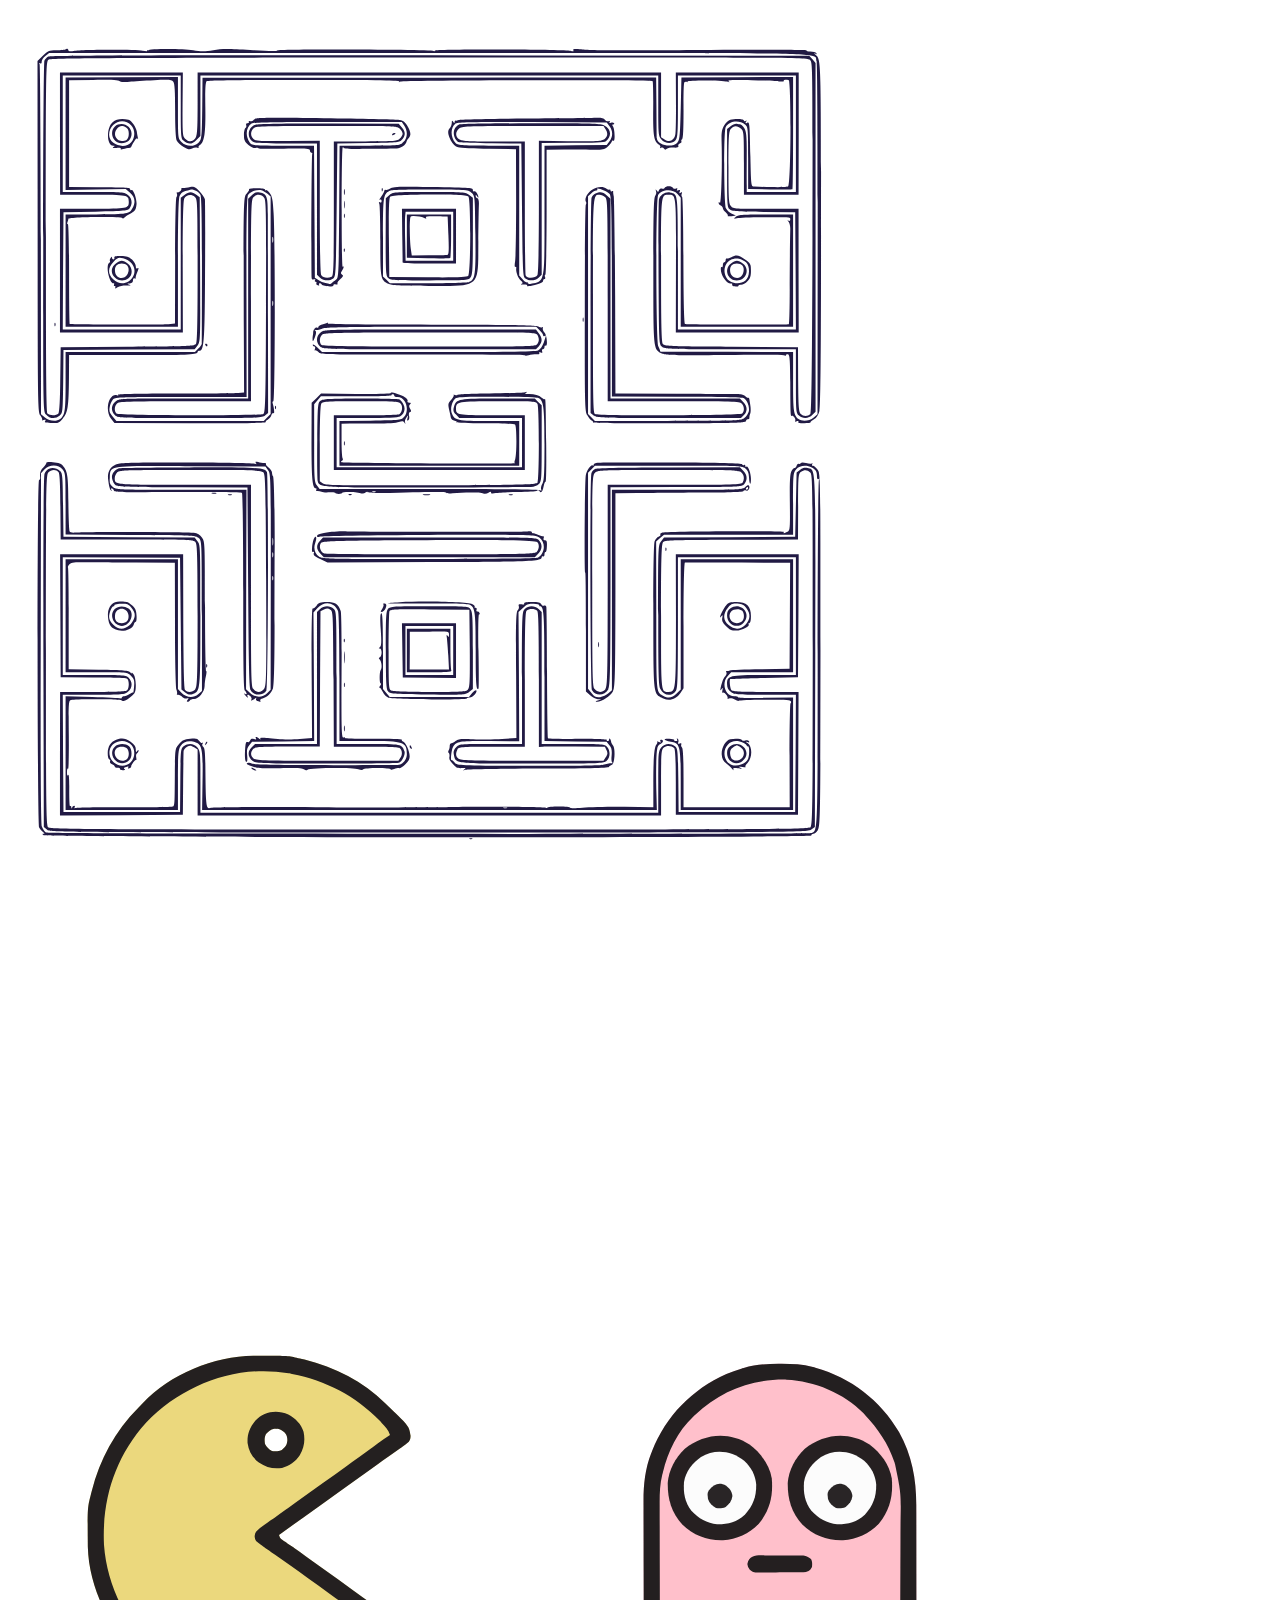
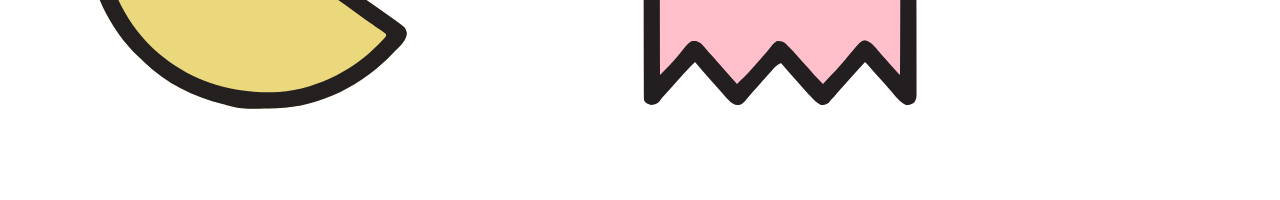
==== laby.html @ b2a2b307 "Test SVG Structure d game Labyrinthe && Pac Man && Fantomes" ====
<!DOCTYPE html>
<html lang="en">

<head>
  <meta charset="UTF-8">
  <meta name="viewport" content="width=device-width, initial-scale=1.0">
  <title>Document</title>

</head>

<body>

  <svg xmlns="http://www.w3.org/2000/svg" version="1.0" width="100%" height="100%" viewBox="0 0 900 900"
    preserveAspectRatio="xMidYMid meet">
    <g xmlns:default="http://www.w3.org/2000/svg" transform="translate(0.000000,600.000000) scale(0.100000,-0.100000)"
      fill="#000000" stroke="none">
      <path fill="#211A44"
        d="M409 5705 c-3 -2 -32 -5 -65 -6 -54 -2 -62 -5 -96 -39 l-38 -37 1 -1249 c1 -1201 2 -1250 20 -1275 10 -14 15 -29 12 -33 -4 -4 1 -4 11 0 14 5 17 4 12 -4 -8 -13 -8 -14 51 -17 38 -2 47 1 72 31 37 42 43 81 45 290 l1 163 430 0 c413 -1 485 3 485 22 0 5 6 9 14 9 32 0 37 64 39 561 2 272 1 504 -1 517 -3 13 -20 39 -39 58 -30 31 -39 35 -66 30 -18 -4 -40 -7 -51 -7 -10 0 -16 -3 -13 -6 9 -8 -17 -32 -27 -25 -5 3 -7 -2 -3 -10 3 -9 1 -20 -4 -25 -5 -5 -9 -205 -9 -454 l-1 -446 -47 -5 c-34 -3 -659 -2 -702 2 -3 0 -5 162 -5 359 0 216 -4 357 -9 353 -5 -3 -6 2 -3 12 4 10 7 22 7 26 0 13 379 18 384 5 3 -6 8 -6 13 1 4 6 22 19 40 28 38 19 43 26 48 67 4 35 -22 112 -36 103 -5 -3 -9 -1 -9 4 0 13 -14 14 -235 15 l-200 2 0 380 0 380 170 3 c115 2 176 -1 191 -9 14 -7 40 -9 70 -4 27 3 105 9 174 11 110 5 126 3 137 -12 10 -13 13 -69 13 -205 0 -116 4 -197 11 -212 6 -14 28 -34 50 -46 31 -18 42 -20 60 -11 11 6 28 9 37 5 9 -3 13 -3 9 1 -4 4 2 13 12 20 30 22 39 89 36 271 -2 122 1 175 9 182 7 6 274 10 700 9 449 0 684 -4 675 -10 -10 -7 -8 -8 6 -2 27 10 1789 14 1795 3 3 -4 5 -93 4 -196 -2 -194 5 -234 43 -256 7 -5 10 -13 7 -19 -5 -7 -2 -8 6 -3 7 4 16 2 20 -6 6 -9 12 -10 22 -2 7 6 29 10 49 9 26 -1 35 2 32 11 -3 7 2 16 11 19 9 3 14 10 11 14 -3 5 -1 12 5 15 7 4 10 75 10 201 -1 106 1 198 5 204 3 6 11 7 17 4 6 -4 9 -3 6 2 -7 11 246 11 282 0 19 -6 21 -5 10 3 -11 8 36 10 165 7 99 -3 180 -5 180 -6 0 -2 12 -3 27 -4 15 -1 24 2 22 6 -3 4 4 8 15 8 12 0 22 -3 22 -7 17 -104 12 -738 -6 -753 -9 -8 -95 -8 -242 -1 -22 1 -22 3 -27 214 -5 242 -5 247 -25 239 -10 -4 -12 -1 -6 8 5 9 4 11 -3 6 -7 -4 -12 -2 -12 3 0 12 -61 15 -97 5 -13 -4 -32 -22 -44 -40 -17 -29 -20 -48 -18 -122 5 -175 -3 -446 -12 -431 -6 10 -9 11 -9 1 0 -7 7 -15 15 -18 8 -4 15 -12 15 -19 0 -6 9 -20 20 -30 11 -10 18 -21 15 -25 -2 -3 10 -4 27 -2 l31 5 -29 12 c-16 7 -35 24 -42 39 -15 34 -17 548 -2 577 25 45 97 54 140 17 19 -17 20 -30 20 -237 l0 -220 156 -3 c86 -2 158 -1 160 1 2 2 4 183 4 402 l0 398 -397 -2 -398 -2 -5 -221 c-5 -200 -7 -224 -24 -243 -37 -40 -145 -17 -146 32 -1 7 -2 107 -3 222 l-2 210 -1615 -1 -1615 -1 -2 -218 c-3 -209 -4 -220 -25 -242 -31 -33 -91 -32 -123 3 -25 27 -25 27 -25 245 l0 217 -400 -1 -400 -2 0 -400 0 -400 214 3 214 3 31 -27 c34 -28 41 -67 19 -107 -23 -45 -33 -46 -260 -47 l-218 0 0 -400 0 -400 400 0 400 0 0 449 c0 300 4 458 11 480 8 21 19 33 37 37 15 3 33 7 40 10 20 6 60 -14 72 -36 8 -15 11 -170 11 -533 0 -282 -1 -518 -1 -525 0 -7 -11 -24 -25 -37 l-24 -25 -461 0 -460 0 0 -211 c0 -213 -4 -239 -39 -266 -27 -21 -77 -15 -108 11 l-28 24 -1 1240 c-1 681 -5 1245 -9 1252 -5 9 -4 11 3 6 8 -5 12 0 12 13 0 11 12 29 26 40 l27 21 2706 0 c2964 0 2738 5 2758 -57 6 -17 9 -540 8 -1272 l-1 -1243 -27 -24 c-31 -26 -82 -31 -108 -11 -35 27 -39 53 -39 266 l0 211 -462 2 c-255 0 -468 1 -475 1 -7 0 -11 2 -10 6 0 3 -5 17 -12 31 -18 32 -20 1045 -2 1078 23 43 104 47 138 8 l23 -27 0 -460 0 -459 400 0 400 0 0 400 0 400 -196 0 c-169 0 -198 -2 -212 -17 -16 -15 -15 -16 8 -10 14 3 95 7 180 7 211 1 200 2 200 -16 0 -9 -5 -12 -12 -8 -10 6 -10 4 0 -8 7 -9 12 -31 12 -49 -3 -135 -3 -214 -4 -431 0 -137 -3 -248 -6 -249 -23 -5 -731 -4 -739 1 -7 4 -11 157 -12 453 0 249 -4 449 -9 452 -5 3 -6 13 -3 22 5 12 3 14 -7 8 -10 -6 -12 -4 -7 8 4 12 2 14 -10 10 -11 -4 -14 -2 -9 5 4 8 2 10 -7 6 -8 -3 -18 -1 -22 5 -3 6 -17 11 -30 11 -13 0 -27 -5 -30 -11 -4 -6 -13 -8 -20 -5 -7 2 -16 -3 -20 -12 -5 -14 -7 -14 -16 -2 -9 12 -10 11 -5 -4 4 -10 1 -25 -6 -34 -10 -12 -13 -129 -13 -529 0 -567 0 -563 62 -593 27 -13 91 -14 452 -10 276 3 422 2 425 -5 3 -5 5 -5 5 2 1 7 7 10 15 7 12 -5 15 -42 16 -197 1 -228 2 -247 11 -241 11 6 31 -24 24 -35 -4 -7 1 -8 11 -4 11 4 15 2 11 -4 -4 -6 12 -10 43 -9 27 0 47 3 44 5 -2 2 9 12 25 22 19 12 31 30 39 61 8 30 11 409 11 1256 1 1255 1 1245 -39 1280 -11 10 -11 11 -1 6 9 -5 12 -3 7 4 -4 7 -24 12 -44 12 -20 0 -32 4 -25 8 6 4 -302 5 -685 3 -813 -4 -837 -4 -921 5 -49 4 -62 3 -56 -7 6 -9 1 -10 -21 -4 -39 12 -964 14 -964 3 0 -5 -4 -7 -9 -4 -16 11 -1110 14 -1113 4 -2 -6 -75 -4 -194 3 -157 11 -204 10 -262 -1 -56 -10 -86 -11 -144 -1 -82 12 -329 11 -321 -3 3 -4 -14 -5 -38 0 -50 9 -434 8 -491 -2 -25 -4 -38 -2 -38 5 0 11 -13 15 -21 6z" />
      <path fill="#211A44"
        d="M287 5654 c-11 -7 -24 -20 -28 -30 -4 -11 -8 -575 -8 -1255 -1 -1236 -1 -1236 20 -1263 24 -31 66 -35 98 -8 20 16 21 27 24 242 l2 225 467 3 467 2 21 27 c20 26 20 32 18 541 l-3 514 -24 19 c-30 24 -52 24 -85 -2 l-26 -20 0 -470 0 -469 -420 0 -420 0 2 418 3 417 228 5 c212 5 230 6 243 24 23 32 17 72 -12 95 -25 20 -39 21 -245 21 l-219 0 0 415 0 415 420 0 420 0 0 -223 c0 -201 2 -225 17 -239 36 -32 61 -31 93 1 l30 29 0 216 0 216 1630 0 1630 0 0 -214 c0 -201 1 -215 21 -240 25 -32 77 -36 102 -8 15 16 17 48 17 240 l0 222 420 0 420 0 0 -415 0 -415 -175 0 -175 0 0 48 c-1 26 0 120 0 209 1 129 -2 169 -15 193 -8 16 -21 30 -28 31 -6 0 -20 2 -29 4 -10 2 -29 -6 -43 -17 l-25 -19 0 -278 c0 -255 1 -279 18 -294 15 -14 51 -17 243 -19 l224 -3 3 -417 2 -418 -420 0 -420 0 0 469 c0 511 2 493 -56 507 -30 8 -72 -18 -79 -49 -3 -12 -4 -248 -3 -523 3 -477 4 -503 22 -523 19 -21 24 -21 488 -21 l468 0 0 -225 c0 -212 1 -226 20 -245 27 -27 71 -26 98 3 l22 23 0 1242 0 1241 -22 26 -23 25 -2698 3 c-2007 1 -2704 -1 -2720 -9z m5424 -25 c19 -19 19 -44 17 -1264 -2 -869 -6 -1247 -14 -1255 -19 -19 -52 -19 -69 0 -15 17 -17 48 -19 247 l-1 228 -475 3 c-432 2 -476 4 -487 19 -10 13 -13 134 -13 524 0 551 -1 539 54 539 54 0 54 4 52 -508 l-1 -472 437 0 438 0 -1 440 0 440 -234 0 c-230 0 -234 0 -249 22 -14 19 -16 62 -16 273 0 211 2 254 16 273 19 27 48 28 74 2 19 -19 20 -33 20 -245 l0 -225 195 0 194 0 1 435 0 435 -437 0 -438 0 1 -202 c1 -112 -1 -218 -4 -236 -6 -45 -41 -62 -77 -38 l-25 16 0 230 0 230 -1650 0 -1650 0 0 -223 c0 -185 -3 -226 -16 -245 -19 -27 -48 -28 -73 -3 -18 18 -19 35 -18 245 l2 226 -438 0 -437 0 0 -435 1 -435 232 0 c249 0 257 -2 257 -50 0 -48 -8 -50 -257 -50 l-233 0 0 -440 0 -440 438 0 437 0 -1 466 c0 315 3 472 11 487 14 28 51 34 76 11 18 -16 19 -37 19 -524 0 -389 -3 -510 -12 -523 -12 -15 -56 -17 -488 -19 l-475 -3 -3 -229 c-1 -149 -6 -234 -13 -243 -14 -16 -61 -17 -77 -1 -9 9 -12 303 -12 1259 0 1228 0 1248 20 1262 16 11 447 13 2710 14 2650 2 2692 1 2711 -18z" />
      <path fill="#211A44" d="M331 3744 c0 -11 3 -14 6 -6 3 7 2 16 -1 19 -3 4 -6 -2 -5 -13z" />
      <path fill="#211A44"
        d="M1750 5205 c-7 -9 -19 -14 -27 -11 -8 3 -11 1 -8 -4 3 -6 -1 -10 -9 -10 -9 0 -13 -6 -10 -14 3 -8 1 -17 -5 -21 -6 -3 -11 -26 -11 -50 0 -36 5 -47 32 -70 18 -15 39 -24 50 -22 10 3 18 2 18 -1 0 -4 83 -6 185 -4 162 3 185 1 185 -12 0 -9 5 -16 11 -16 5 0 8 -4 5 -9 -5 -7 -8 -808 -4 -883 1 -10 7 -14 16 -10 10 3 13 1 8 -6 -4 -7 -2 -12 4 -12 6 0 9 -4 6 -9 -3 -5 1 -12 10 -15 8 -3 12 -2 9 4 -3 6 -2 10 4 10 5 0 12 -4 15 -9 8 -13 85 -19 83 -6 -1 5 6 9 17 7 10 -2 15 1 12 6 -3 5 6 19 21 32 20 18 23 24 12 31 -11 7 -12 12 -1 29 14 22 16 33 5 27 -10 -6 -9 841 0 850 4 3 7 2 7 -4 0 -6 61 -9 175 -6 96 1 188 3 203 3 30 0 65 25 70 49 1 7 9 19 16 26 18 18 14 45 -12 88 -19 30 -30 37 -65 41 -23 3 -261 8 -528 11 -433 5 -488 4 -499 -10z m1072 -43 c26 -39 23 -88 -7 -117 -24 -25 -24 -25 -239 -25 l-215 0 -3 -471 c-3 -458 -4 -471 -23 -484 -11 -8 -25 -19 -31 -24 -7 -5 -14 -8 -16 -6 -2 2 -15 5 -28 7 -14 2 -36 11 -50 21 l-25 17 -3 469 -3 470 -221 1 c-216 1 -222 1 -237 23 -34 47 -26 111 16 136 12 7 201 11 543 10 l524 0 18 -27z" />
      <path fill="#211A44"
        d="M1762 5169 c-62 -18 -64 -110 -3 -126 14 -4 119 -7 233 -7 l208 -1 0 -467 0 -467 22 -21 c25 -23 66 -26 94 -6 18 14 19 34 24 488 l5 473 220 3 c192 2 222 5 236 20 30 31 32 58 5 89 l-24 28 -494 2 c-292 1 -506 -2 -526 -8z m1028 -29 c11 -11 20 -27 20 -35 0 -8 -9 -24 -20 -35 -19 -19 -33 -20 -245 -20 l-225 0 0 -479 c0 -427 -2 -480 -16 -485 -31 -12 -63 -6 -74 13 -6 13 -10 184 -10 488 l0 468 -227 -2 c-198 -2 -229 0 -245 14 -22 20 -23 51 -1 75 15 17 45 18 520 18 490 0 504 -1 523 -20z" />
      <path fill="#211A44" d="M2735 5100 c-3 -6 1 -7 9 -4 18 7 21 14 7 14 -6 0 -13 -4 -16 -10z" />
      <path fill="#211A44"
        d="M3685 5213 c-253 -2 -467 -6 -475 -10 -8 -3 -18 -5 -22 -5 -5 1 -8 -4 -8 -11 0 -8 -4 -7 -10 3 -8 12 -10 11 -10 -7 0 -12 -6 -28 -12 -35 -20 -20 -18 -46 5 -91 15 -28 31 -43 52 -49 17 -5 116 -10 221 -11 l191 -2 1 -375 c0 -206 -3 -396 -7 -422 -5 -28 -4 -45 1 -42 5 3 8 0 7 -7 -5 -25 12 -72 32 -90 15 -13 16 -19 7 -23 -9 -4 -9 -5 2 -5 29 2 41 -1 36 -9 -3 -5 22 -2 55 6 36 9 59 20 59 28 0 8 4 14 10 14 5 0 7 7 4 15 -4 8 -2 15 2 15 5 0 9 200 9 445 l0 445 125 2 c69 1 161 1 205 -1 74 -2 82 0 108 24 15 14 27 30 27 36 0 6 5 7 11 3 13 -8 10 85 -4 104 -6 8 -6 12 2 12 7 0 10 4 6 10 -3 5 -13 6 -22 3 -11 -4 -14 -3 -9 5 4 7 2 10 -7 6 -8 -3 -20 2 -27 11 -8 10 -27 14 -59 13 -25 -2 -253 -4 -506 -5z m598 -55 c25 -33 25 -73 0 -106 l-20 -27 -222 -3 -221 -2 0 -451 c0 -542 6 -512 -102 -534 -10 -2 -18 2 -18 8 0 6 -3 7 -6 4 -4 -4 -18 6 -30 21 l-24 27 0 463 0 462 -218 0 c-197 0 -221 2 -235 18 -38 42 -38 111 0 140 13 9 133 12 546 10 l530 -3 20 -27z" />
      <path fill="#211A44"
        d="M3212 5170 c-12 -5 -27 -21 -33 -34 -15 -33 5 -84 36 -92 12 -3 116 -6 231 -7 l209 -2 5 -473 c5 -454 6 -474 24 -488 28 -20 69 -17 94 6 l22 21 0 469 0 469 222 1 c149 0 226 4 235 12 44 36 38 89 -12 112 -29 14 -97 16 -522 15 -268 0 -498 -4 -511 -9z m1044 -35 c24 -36 6 -72 -38 -80 -18 -3 -124 -5 -236 -3 l-202 3 0 -468 c0 -304 -4 -475 -10 -488 -13 -24 -75 -27 -84 -3 -3 9 -6 227 -6 485 l0 469 -223 0 c-185 0 -226 3 -245 16 -27 19 -28 48 -2 74 19 19 33 20 525 20 l505 0 16 -25z" />
      <path fill="#211A44"
        d="M745 5187 c-46 -39 -43 -167 4 -167 13 0 14 -2 1 -9 -9 -7 -3 -9 23 -7 21 2 34 -1 30 -6 -3 -6 4 -7 18 -2 13 4 32 8 41 8 9 0 16 3 15 6 0 3 8 20 20 38 14 23 23 29 27 20 3 -7 4 -2 0 12 -3 14 -6 32 -7 40 -5 32 -37 78 -59 84 -46 12 -87 6 -113 -17z m133 -23 c28 -32 29 -83 1 -118 -45 -57 -160 -20 -159 51 1 88 101 130 158 67z" />
      <path fill="#211A44"
        d="M783 5170 c-68 -27 -48 -133 25 -133 42 0 72 28 72 68 0 49 -51 83 -97 65z m58 -20 c13 -7 19 -21 19 -44 0 -42 -20 -60 -59 -51 -38 8 -52 56 -25 86 19 21 36 24 65 9z" />
      <path fill="#211A44"
        d="M2722 4714 c-12 -8 -27 -12 -32 -9 -6 3 -10 1 -10 -5 0 -7 -10 -26 -22 -43 -12 -17 -17 -27 -10 -23 7 4 12 1 12 -9 0 -10 -5 -13 -12 -9 -8 5 -9 2 -4 -11 4 -10 7 -129 7 -264 0 -267 1 -276 57 -305 23 -12 80 -15 288 -15 371 -1 351 -18 353 314 1 127 3 247 4 267 1 23 -3 40 -10 43 -7 2 -13 10 -13 17 0 9 3 8 10 -2 13 -20 13 -4 -1 21 -5 11 -14 17 -20 14 -5 -4 -9 0 -9 7 0 18 1 18 -305 23 -224 4 -264 3 -283 -11z m580 -32 c23 -22 23 -27 26 -294 3 -292 -1 -322 -45 -339 -13 -5 -146 -9 -294 -9 l-270 0 -24 25 -25 24 0 278 c0 299 2 312 54 333 11 5 141 8 288 7 264 -2 268 -2 290 -25z" />
      <path fill="#211A44"
        d="M2716 4668 l-26 -23 -1 -274 c0 -244 2 -275 17 -292 16 -18 35 -19 295 -19 276 0 278 0 293 22 14 19 16 64 16 294 l0 273 -26 20 c-25 20 -39 21 -285 21 -253 0 -258 0 -283 -22z m562 -10 c19 -19 17 -551 -2 -567 -9 -8 -94 -11 -287 -9 l-274 3 -3 279 c-2 197 1 283 9 292 16 19 538 21 557 2z" />
      <path fill="#211A44"
        d="M2807 4383 c2 -104 3 -191 3 -195 0 -5 86 -8 190 -8 l190 0 0 195 0 195 -192 0 -193 0 2 -187z m363 -8 l0 -175 -169 0 -170 0 -3 143 c-2 78 -2 157 0 175 l3 32 170 0 169 0 0 -175z" />
      <path fill="#211A44"
        d="M2840 4376 l0 -155 151 -3 c83 -2 154 -1 158 2 3 3 6 74 6 158 l0 152 -157 0 -158 0 0 -154z m124 129 c14 -6 17 -5 12 3 -5 8 15 11 74 9 44 -1 80 -2 80 -2 1 0 3 -61 6 -136 4 -108 3 -136 -8 -137 -7 -1 -67 -2 -133 -3 l-120 -2 -7 49 c-9 69 -10 219 -1 228 9 9 69 3 97 -9z" />
      <path fill="#211A44"
        d="M4156 4704 c-32 -22 -53 -65 -41 -84 4 -6 3 -15 -1 -21 -4 -7 -7 -338 -7 -738 -1 -671 1 -728 17 -759 9 -18 24 -36 31 -39 8 -3 13 -9 10 -14 -3 -4 241 -7 542 -6 479 2 548 4 548 17 1 8 7 14 13 12 7 -1 12 3 11 10 -1 7 1 21 6 31 4 9 4 34 1 55 -3 20 -7 42 -8 49 -1 7 -5 10 -9 8 -3 -3 -12 2 -19 10 -7 8 -22 15 -34 15 -11 1 -217 2 -456 3 l-435 2 -2 690 c-2 380 -6 701 -10 715 -3 14 -5 29 -4 33 1 5 -3 6 -9 2 -5 -3 -10 -1 -10 6 0 7 -3 9 -7 6 -3 -4 -13 -1 -21 6 -24 19 -69 16 -106 -9z m128 -29 c13 -17 15 -117 16 -731 l0 -710 457 -2 c251 -1 465 -4 475 -8 27 -8 50 -60 43 -95 -4 -16 -18 -38 -32 -49 -25 -19 -40 -20 -545 -20 l-519 0 -24 25 -25 24 0 775 0 775 22 21 c12 11 28 20 35 20 8 0 12 4 9 9 -11 18 74 -15 88 -34z" />
      <path fill="#211A44"
        d="M4183 4680 c-12 -5 -24 -19 -28 -31 -4 -12 -7 -362 -7 -777 l0 -756 22 -18 c21 -17 55 -18 536 -18 l513 0 21 22 c27 29 25 64 -5 93 l-24 25 -461 0 -460 0 0 710 0 711 -26 24 c-28 26 -45 29 -81 15z m69 -27 c17 -15 18 -51 18 -735 l0 -718 469 0 c414 0 471 -2 485 -16 19 -18 21 -55 4 -72 -15 -15 -1024 -17 -1048 -2 -13 8 -15 104 -15 768 0 811 -1 792 48 792 11 0 29 -7 39 -17z" />
      <path fill="#211A44"
        d="M1716 4708 c3 -4 -4 -16 -16 -28 -23 -23 -23 -37 -21 -971 l2 -446 -43 -4 c-24 -2 -228 -4 -455 -4 -226 0 -406 -4 -400 -8 8 -6 4 -7 -8 -4 -58 12 -88 -109 -41 -168 l24 -30 541 -2 c320 -1 539 2 536 7 -3 5 3 14 14 19 11 6 23 20 26 31 4 11 11 18 16 15 8 -5 4 38 -7 73 -2 6 1 12 6 12 12 0 13 1159 1 1341 -5 95 -10 120 -28 142 -11 14 -23 23 -27 20 -3 -3 -6 -2 -6 4 0 5 -26 9 -59 9 -33 0 -57 -4 -55 -8z m132 -31 l22 -20 0 -774 0 -774 -25 -24 -24 -25 -525 0 -524 0 -27 32 c-22 26 -26 39 -21 66 3 19 13 43 22 53 16 18 40 19 485 19 l468 0 -1 708 c-1 523 2 714 11 730 13 24 65 43 96 35 11 -3 30 -15 43 -26z m39 -344 c-3 -10 -5 -2 -5 17 0 19 2 27 5 18 2 -10 2 -26 0 -35z m0 -450 c-3 -10 -5 -4 -5 12 0 17 2 24 5 18 2 -7 2 -21 0 -30z" />
      <path fill="#211A44"
        d="M1736 4667 l-26 -26 0 -711 0 -710 -459 0 c-449 0 -459 0 -485 -21 -33 -26 -35 -70 -4 -99 21 -20 32 -20 534 -20 478 0 513 1 534 18 l22 18 -1 650 c0 357 -1 701 -1 765 0 128 -6 145 -57 155 -26 5 -37 1 -57 -19z m89 -20 c13 -20 14 -119 12 -775 -2 -657 -4 -754 -17 -762 -24 -15 -1033 -13 -1048 2 -17 17 -15 54 4 72 14 14 71 16 485 16 l469 0 0 717 c0 653 1 718 17 735 22 25 59 23 78 -5z" />
      <path fill="#211A44" d="M2392 4690 c0 -19 2 -27 5 -17 2 9 2 25 0 35 -3 9 -5 1 -5 -18z" />
      <path fill="#211A44" d="M2661 4704 c0 -11 3 -14 6 -6 3 7 2 16 -1 19 -3 4 -6 -2 -5 -13z" />
      <path fill="#211A44" d="M2393 4600 c0 -25 2 -35 4 -22 2 12 2 32 0 45 -2 12 -4 2 -4 -23z" />
      <path fill="#211A44" d="M2392 4520 c0 -14 2 -19 5 -12 2 6 2 18 0 25 -3 6 -5 1 -5 -13z" />
      <path fill="#211A44" d="M2391 4274 c0 -11 3 -14 6 -6 3 7 2 16 -1 19 -3 4 -6 -2 -5 -13z" />
      <path fill="#211A44"
        d="M757 4223 c3 -7 0 -13 -6 -13 -6 0 -11 6 -11 13 0 8 -3 7 -9 -3 -6 -8 -8 -17 -5 -21 2 -4 0 -10 -6 -14 -26 -16 1 -145 31 -145 6 0 7 -4 4 -10 -3 -5 -1 -10 5 -10 6 0 8 -5 3 -12 -4 -8 2 -7 17 3 15 9 42 14 65 13 29 -2 35 0 20 6 -19 8 -19 9 3 9 15 1 22 7 22 22 0 11 5 17 10 14 6 -4 10 -3 9 2 -1 4 3 21 9 36 15 35 15 40 2 32 -6 -3 -10 4 -10 16 0 12 -12 33 -27 48 -23 21 -38 26 -79 26 -38 0 -50 -3 -47 -12z m121 -38 c74 -87 -48 -197 -129 -116 -40 40 -39 81 3 125 28 30 35 32 67 25 20 -4 46 -20 59 -34z" />
      <path fill="#211A44"
        d="M766 4179 c-72 -57 16 -157 92 -103 32 22 30 76 -4 103 -15 12 -34 21 -44 21 -10 0 -29 -9 -44 -21z m83 -13 c20 -24 9 -69 -19 -83 -32 -16 -64 3 -68 41 -4 35 14 56 48 56 15 0 33 -6 39 -14z" />
      <path fill="#211A44"
        d="M5150 4226 c-14 -8 -28 -12 -32 -10 -5 3 -8 -2 -8 -10 0 -9 -4 -16 -10 -16 -5 0 -10 -9 -10 -21 0 -11 -4 -18 -9 -14 -6 3 -7 -9 -4 -31 7 -41 47 -91 70 -86 8 2 12 -1 9 -6 -3 -5 5 -12 19 -14 14 -3 25 -1 25 3 0 5 9 9 20 9 12 0 32 11 45 25 20 19 25 34 25 74 0 48 -2 53 -42 81 -46 33 -61 36 -98 16z m105 -37 c30 -29 28 -104 -4 -130 -43 -35 -120 -20 -140 29 -30 72 19 139 94 127 16 -3 39 -15 50 -26z" />
      <path fill="#211A44"
        d="M5146 4179 c-50 -39 -22 -119 43 -119 66 0 96 79 45 119 -15 12 -34 21 -44 21 -10 0 -29 -9 -44 -21z m83 -13 c18 -21 9 -66 -14 -82 -29 -19 -69 2 -73 39 -4 36 13 57 48 57 15 0 33 -6 39 -14z" />
      <path fill="#211A44" d="M4092 3780 c0 -14 2 -19 5 -12 2 6 2 18 0 25 -3 6 -5 1 -5 -13z" />
      <path fill="#211A44"
        d="M2243 3749 c-18 -5 -33 -14 -33 -20 0 -6 -4 -8 -9 -5 -11 7 -28 -14 -28 -34 0 -8 -2 -19 -3 -25 -1 -5 -2 -19 -1 -30 1 -13 7 -6 16 20 11 30 11 41 2 48 -8 6 -8 7 3 4 8 -2 29 2 47 10 26 10 178 13 778 13 l746 0 24 -25 c14 -13 25 -29 25 -35 0 -6 5 -8 10 -5 13 8 13 7 -5 -47 -11 -30 -25 -49 -41 -57 -18 -8 -237 -11 -781 -11 l-757 0 -33 32 c-18 18 -33 27 -33 20 0 -7 5 -12 11 -12 6 0 8 -7 5 -17 -4 -10 -4 -14 0 -10 4 3 15 -2 24 -13 16 -19 34 -19 747 -17 402 1 729 -2 726 -6 -2 -4 8 -4 24 0 15 4 40 7 55 7 16 -1 25 3 21 9 -4 6 0 8 10 4 11 -4 14 -2 10 9 -3 7 0 14 6 14 6 0 11 7 11 16 0 8 3 13 8 10 16 -10 10 72 -7 91 -10 10 -15 25 -13 33 3 8 1 12 -3 7 -5 -4 -18 -1 -29 5 -16 10 -186 13 -763 13 -407 0 -739 3 -736 8 2 4 3 7 1 6 -2 0 -18 -5 -35 -10z" />
      <path fill="#211A44"
        d="M2226 3689 c-33 -26 -35 -70 -4 -99 22 -20 31 -20 779 -20 l758 0 21 22 c26 28 26 58 -1 92 l-20 26 -753 0 c-747 0 -754 0 -780 -21z m1544 -18 c13 -26 13 -43 -3 -65 -12 -16 -61 -17 -766 -16 -533 0 -758 4 -768 11 -18 15 -16 54 3 73 14 14 97 16 769 16 736 0 755 0 765 -19z" />
      <path fill="#211A44" d="M1405 3600 c3 -5 8 -10 11 -10 2 0 4 5 4 10 0 6 -5 10 -11 10 -5 0 -7 -4 -4 -10z" />
      <path fill="#211A44" id="test"
        d="M2726 3259 c3 -6 -98 -8 -246 -7 l-251 3 -33 -33 -34 -32 -1 -274 c0 -263 6 -336 32 -336 4 0 5 -5 2 -11 -4 -6 -1 -9 6 -8 8 1 22 -1 31 -5 10 -5 36 -6 58 -4 22 2 40 0 40 -4 0 -5 11 -8 25 -8 14 0 25 3 25 8 0 9 100 7 130 -3 12 -4 27 -1 35 5 8 7 15 8 15 3 0 -6 60 -8 158 -6 332 8 402 8 402 1 0 -4 20 -6 45 -3 82 7 200 7 219 -1 11 -4 27 -2 37 5 13 8 19 8 19 0 0 -7 11 -8 33 -3 17 4 88 7 157 8 69 1 130 4 137 9 6 4 14 3 18 -3 10 -17 22 -3 29 35 4 20 10 34 14 31 4 -2 6 123 4 277 -3 302 -4 318 -11 312 -2 -3 -12 2 -21 10 -20 18 -53 27 -95 26 -24 -1 -27 1 -15 10 12 8 9 9 -10 3 -14 -4 -127 -8 -252 -8 -126 -1 -228 -5 -228 -10 0 -4 -8 -5 -17 -2 -10 4 -14 4 -10 0 4 -4 -4 -19 -17 -33 -23 -24 -24 -30 -15 -71 6 -25 12 -52 13 -60 2 -8 13 -17 26 -18 14 -2 19 -7 12 -11 -6 -4 83 -7 198 -8 115 -1 214 -4 220 -8 13 -8 13 -215 1 -249 -7 -15 -6 -26 0 -28 5 -2 -269 -2 -608 -1 -340 2 -622 5 -628 8 -6 3 -5 7 3 11 6 3 9 11 5 17 -5 7 -8 65 -8 129 l0 118 60 1 c33 0 119 0 190 0 74 0 142 4 158 11 23 9 31 8 39 -3 8 -12 9 -11 5 1 -3 9 2 25 10 35 15 19 15 19 8 -4 -5 -17 -4 -21 5 -16 6 4 9 17 6 30 -4 14 -1 25 7 28 9 3 9 9 0 24 -9 15 -9 23 0 32 8 8 6 11 -7 11 -9 0 -15 3 -12 8 10 16 -21 40 -71 54 -29 9 -50 12 -47 7z m24 -19 c0 -5 11 -10 25 -10 57 0 87 -91 46 -141 -19 -24 -22 -24 -240 -27 l-221 -3 0 -160 0 -159 640 0 640 0 0 160 0 160 -213 0 c-231 0 -247 4 -268 57 -11 30 3 84 28 104 11 10 78 13 292 11 152 -1 284 -5 294 -8 40 -13 47 -59 47 -331 0 -214 -3 -262 -15 -280 -8 -12 -12 -30 -9 -40 3 -10 2 -14 -3 -8 -5 7 -281 10 -791 10 l-783 0 -19 25 c-18 23 -20 44 -20 302 l0 277 24 28 24 28 251 0 c138 0 251 3 251 8 0 4 5 7 10 7 6 0 10 -4 10 -10z m-133 -686 c-3 -3 -12 -4 -19 -1 -8 3 -5 6 6 6 11 1 17 -2 13 -5z" />
      <path fill="#211A44"
        d="M2225 3204 c-19 -14 -20 -28 -23 -282 -2 -147 0 -277 3 -290 12 -47 23 -48 775 -46 388 1 722 3 743 3 23 1 45 9 57 21 19 19 20 33 20 290 l0 271 -25 24 -24 25 -258 0 c-285 0 -301 -3 -317 -58 -8 -28 -6 -36 14 -57 l23 -25 224 0 223 0 0 -175 0 -175 -660 0 -660 0 0 175 0 175 216 0 c133 0 223 4 235 11 31 16 42 55 24 88 -8 16 -22 31 -30 35 -9 3 -134 6 -278 6 -218 -1 -265 -3 -282 -16z m570 -20 c18 -18 13 -63 -8 -76 -7 -4 -114 -8 -239 -8 l-228 0 0 -195 0 -195 680 0 680 0 0 195 0 195 -233 0 c-246 0 -257 2 -257 46 0 52 10 54 300 54 256 0 270 -1 280 -19 13 -25 13 -540 0 -561 -8 -13 -105 -15 -756 -18 -656 -2 -750 0 -771 13 l-23 15 0 266 c0 164 4 273 10 285 10 18 24 19 280 19 236 0 271 -2 285 -16z" />
      <path fill="#211A44" d="M1901 3154 c0 -11 3 -14 6 -6 3 7 2 16 -1 19 -3 4 -6 -2 -5 -13z" />
      <path fill="#211A44" d="M2392 2900 c0 -14 2 -19 5 -12 2 6 2 18 0 25 -3 6 -5 1 -5 -13z" />
      <path fill="#211A44"
        d="M273 2761 c1 -4 -8 -17 -20 -31 -23 -23 -27 -38 -24 -72 1 -10 -2 -18 -8 -18 -15 0 -13 -2447 1 -2475 6 -11 18 -25 27 -32 14 -11 14 -12 1 -13 -8 -1 -4 -6 10 -11 40 -16 5460 -18 5460 -1 0 6 7 12 15 12 8 0 23 12 32 27 17 26 18 98 18 1283 0 1239 0 1255 -20 1282 -11 15 -26 28 -33 28 -7 0 -10 5 -6 12 4 6 3 8 -3 5 -6 -4 -24 -2 -41 3 -20 5 -34 5 -38 -1 -3 -5 -9 -7 -14 -4 -5 3 -11 -4 -15 -15 -4 -11 -10 -18 -14 -15 -4 2 -14 -7 -22 -22 -11 -20 -14 -71 -12 -225 2 -184 1 -199 -17 -208 -23 -13 -33 -13 -25 -1 6 10 -834 6 -866 -4 -11 -4 -17 -10 -14 -15 3 -5 -3 -11 -13 -14 -10 -3 -22 -18 -28 -33 -6 -18 -10 -214 -9 -538 1 -569 -1 -547 71 -581 44 -21 91 -6 122 39 l22 33 0 447 c0 286 4 447 10 448 6 1 21 1 35 1 14 0 180 0 369 -1 l345 -1 -2 -377 -2 -378 -205 -3 c-113 -1 -212 -5 -220 -9 -8 -3 -19 -5 -23 -4 -5 1 -5 -3 -2 -9 4 -6 0 -19 -8 -28 -14 -16 -19 -28 -33 -84 -4 -19 -3 -20 6 -8 10 12 11 11 7 -8 -3 -12 -2 -20 3 -17 11 7 41 -30 33 -40 -5 -4 1 -5 11 -1 11 4 28 0 41 -8 13 -8 25 -12 29 -9 3 3 87 7 186 7 138 1 181 -1 184 -11 3 -7 2 -13 -2 -13 -4 0 -7 -167 -7 -370 l1 -370 -378 0 -378 0 0 209 c0 138 -4 212 -11 216 -6 4 -8 13 -5 21 3 9 0 11 -11 7 -12 -5 -15 -2 -10 10 3 9 1 19 -5 23 -7 4 -8 3 -4 -4 4 -7 1 -12 -9 -12 -9 0 -14 3 -12 8 3 4 -13 8 -34 9 -51 3 -42 -12 11 -21 65 -10 70 -29 70 -276 l0 -210 400 0 400 0 0 400 0 401 -199 -3 c-110 -2 -197 0 -194 5 2 4 -9 7 -26 7 -64 0 -94 92 -46 144 l24 26 221 0 220 0 0 403 0 402 -400 0 -400 0 0 -463 0 -464 -29 -29 c-31 -31 -59 -36 -94 -17 -52 28 -50 1 -51 570 l-1 530 28 24 28 24 460 0 459 0 0 219 c0 206 1 220 21 245 23 29 73 35 112 15 29 -16 37 -28 37 -62 0 -19 4 -26 12 -21 7 5 8 3 2 -7 -5 -8 -9 -547 -9 -1239 0 -1277 1 -1258 -41 -1274 -29 -11 -5433 -7 -5454 4 -10 5 -23 25 -29 42 -7 23 -10 414 -8 1275 l2 1241 24 26 c35 37 101 37 130 0 20 -25 21 -39 21 -245 l0 -218 465 -3 c453 -3 465 -3 485 -24 20 -20 21 -29 21 -554 l0 -533 -27 -24 c-34 -29 -88 -23 -121 13 l-23 25 0 462 0 462 -400 0 -400 0 0 -402 0 -403 219 0 c219 0 220 0 246 -24 23 -21 26 -31 23 -74 -2 -28 -5 -49 -7 -47 -2 3 -13 -2 -25 -10 -11 -8 -28 -15 -38 -15 -10 0 -18 -5 -18 -11 0 -5 -4 -8 -10 -4 -5 3 -95 7 -200 10 l-190 4 0 -405 0 -404 400 0 400 0 0 213 c0 188 2 215 19 242 20 35 65 44 113 24 41 -17 47 -57 43 -282 l-3 -197 1619 0 1619 0 -4 148 c-2 81 -1 184 1 228 5 73 7 83 29 94 22 12 24 30 3 30 -6 0 -7 -5 -3 -12 5 -8 2 -9 -12 -4 -10 4 -15 4 -12 0 4 -3 1 -12 -6 -19 -15 -16 -22 -106 -21 -302 l0 -143 -205 2 c-113 1 -247 -2 -299 -7 -55 -4 -92 -4 -88 1 3 5 -33 9 -79 9 -46 0 -84 -4 -84 -8 0 -5 -5 -5 -12 -1 -10 6 -495 10 -663 5 -81 -3 -709 -4 -975 -1 -377 3 -739 0 -754 -6 -23 -9 -28 27 -30 233 -1 153 -4 196 -15 202 -8 5 -10 14 -6 22 5 8 5 11 0 7 -5 -5 -15 2 -23 13 -13 18 -22 21 -65 16 -43 -4 -56 -10 -79 -38 -28 -33 -28 -33 -30 -199 -2 -267 1 -245 -28 -247 -49 -3 -139 -4 -404 -4 -148 0 -273 -2 -279 -6 -6 -3 -7 -1 -3 5 4 7 3 12 -3 12 -5 0 -12 -6 -14 -12 -4 -10 -6 -10 -6 0 -1 7 -4 11 -9 9 -4 -3 -6 49 -6 115 1 72 -2 115 -7 107 -6 -10 -9 -3 -9 21 0 19 4 30 8 23 4 -6 6 100 5 237 -2 233 -2 248 16 253 33 8 346 6 361 -3 16 -10 38 0 75 34 21 19 25 32 25 77 -1 32 -7 62 -15 73 -8 11 -15 16 -15 10 0 -5 -5 -2 -10 6 -8 12 -46 16 -224 18 l-214 3 0 360 c1 198 -2 362 -5 365 -3 3 1 13 9 22 11 14 32 17 107 16 50 0 216 -1 369 -2 l276 -2 1 -439 c0 -254 5 -449 10 -464 5 -14 7 -28 4 -31 -4 -3 1 -6 9 -6 9 0 21 -7 29 -16 7 -8 21 -13 31 -10 16 4 17 2 7 -10 -7 -9 -8 -14 -1 -14 6 0 14 5 17 10 3 6 17 10 30 10 32 0 75 53 75 93 0 18 4 49 9 69 5 21 6 38 2 38 -4 0 -8 207 -8 459 0 451 -1 460 -21 489 -15 20 -33 31 -59 35 -45 8 -793 9 -842 2 -21 -3 -38 0 -42 7 -4 6 -8 99 -9 206 -1 201 -6 229 -48 271 -14 15 -113 25 -109 12z m3280 -2458 c-7 -2 -19 -2 -25 0 -7 3 -2 5 12 5 14 0 19 -2 13 -5z" />
      <path fill="#211A44"
        d="M768 2750 c-42 -17 -62 -56 -55 -108 7 -53 12 -70 22 -79 4 -4 5 -2 1 5 -4 6 -3 12 2 12 6 0 12 -7 16 -15 4 -13 65 -14 455 -12 247 1 453 -2 457 -6 5 -5 9 -320 9 -702 0 -542 3 -697 13 -706 6 -7 12 -17 12 -22 0 -4 -6 -5 -12 -1 -9 5 -9 2 1 -9 15 -18 26 -23 16 -7 -3 6 -2 10 3 10 14 0 33 -26 25 -33 -12 -13 13 -7 26 6 9 7 11 7 8 1 -4 -7 0 -15 9 -18 21 -8 26 -8 20 3 -3 5 4 12 17 15 33 9 62 37 74 72 7 20 11 177 11 450 0 230 0 484 1 564 0 271 -5 489 -12 496 -4 4 -7 15 -7 25 0 10 -11 26 -25 37 -13 11 -21 22 -18 26 3 3 -2 6 -13 6 -10 0 -30 3 -43 7 -18 5 -22 3 -16 -7 6 -9 4 -11 -5 -5 -7 4 -226 9 -485 9 -392 1 -478 -1 -507 -14z m1084 -41 c19 -26 20 -47 19 -795 l-1 -769 -25 -24 c-33 -34 -87 -32 -123 3 l-27 25 1 710 2 711 -463 0 c-449 0 -463 1 -488 20 -22 18 -25 26 -22 68 7 87 -27 83 578 80 l530 -3 19 -26z m35 -531 c-2 -13 -4 -3 -4 22 0 25 2 35 4 23 2 -13 2 -33 0 -45z m0 -85 c-3 -10 -5 -4 -5 12 0 17 2 24 5 18 2 -7 2 -21 0 -30z m0 -165 c-3 -7 -5 -2 -5 12 0 14 2 19 5 13 2 -7 2 -19 0 -25z" />
      <path fill="#211A44"
        d="M790 2723 c-30 -11 -50 -37 -50 -63 0 -15 8 -37 18 -49 17 -21 22 -21 482 -24 l465 -2 5 -710 c4 -551 8 -715 18 -732 23 -42 91 -42 113 -1 12 21 14 1523 3 1552 -13 33 -64 36 -553 35 -267 0 -493 -3 -501 -6z m1025 -27 c18 -13 19 -41 23 -766 3 -674 2 -754 -13 -776 -20 -31 -59 -32 -79 -2 -14 20 -16 107 -16 738 l0 715 -472 0 c-502 0 -498 0 -498 47 0 12 7 30 17 40 15 17 44 18 518 18 412 0 505 -2 520 -14z" />
      <path fill="#211A44"
        d="M4198 2762 c-16 -2 -28 -8 -28 -14 0 -6 -3 -9 -6 -5 -11 11 -43 -33 -50 -70 -8 -42 -12 -727 -4 -693 3 12 5 -174 5 -413 l0 -434 30 -26 c17 -15 41 -27 55 -28 l25 -1 -25 -8 c-17 -6 -20 -8 -7 -9 32 -2 96 38 114 72 16 29 17 88 18 722 l0 690 160 1 c88 1 292 3 452 4 161 0 295 5 298 10 3 5 12 7 20 4 16 -7 31 19 21 35 -4 6 -15 2 -26 -9 -19 -19 -36 -20 -485 -20 l-465 0 0 -713 0 -714 -25 -23 c-14 -13 -40 -25 -59 -27 -28 -3 -39 2 -60 28 l-26 31 0 769 0 770 25 24 24 25 524 0 c496 0 526 -1 548 -19 16 -13 23 -30 25 -60 2 -55 14 -66 14 -14 0 42 -22 98 -33 86 -4 -3 -7 -1 -7 6 0 7 -4 10 -9 7 -5 -4 -11 -1 -13 4 -2 8 -164 12 -503 13 -275 1 -512 1 -527 -1z m1072 -182 c0 -5 -5 -10 -11 -10 -5 0 -7 5 -4 10 3 6 8 10 11 10 2 0 4 -4 4 -10z" />
      <path fill="#211A44"
        d="M292 2720 c-12 -5 -27 -21 -32 -36 -7 -17 -9 -461 -8 -1271 l3 -1245 24 -19 c23 -19 80 -19 2720 -19 2643 0 2696 1 2721 20 l25 19 3 1246 c2 1362 5 1294 -54 1309 -20 5 -35 2 -53 -12 l-26 -19 -5 -229 -5 -229 -467 -3 -467 -2 -20 -26 c-21 -26 -21 -37 -21 -526 0 -418 2 -504 15 -527 23 -46 71 -55 105 -21 19 19 20 33 20 490 l0 470 420 0 420 0 0 -420 0 -420 -223 0 c-252 0 -267 -4 -267 -65 0 -24 7 -39 26 -54 25 -20 39 -21 245 -21 l219 0 -2 -417 -3 -418 -415 0 -415 0 -2 225 c-3 215 -4 226 -24 243 -32 26 -74 22 -98 -9 -20 -25 -21 -39 -21 -245 l0 -219 -1630 0 -1630 0 0 219 c0 206 -1 220 -21 245 -24 31 -66 35 -98 9 -21 -17 -22 -26 -24 -243 l-2 -225 -415 0 -415 0 -3 418 -2 417 219 0 c206 0 220 1 245 21 32 25 35 70 6 99 -19 19 -33 20 -245 20 l-225 0 0 420 0 420 418 -2 417 -3 5 -469 5 -469 27 -20 c23 -17 33 -19 55 -11 53 18 53 20 53 560 0 492 0 502 -21 528 l-20 26 -467 2 -467 3 -3 226 c-2 200 -4 228 -20 241 -24 22 -53 28 -80 18z m68 -25 c8 -10 12 -82 13 -246 l2 -233 474 -1 c451 -1 474 -2 487 -20 11 -15 14 -112 14 -524 0 -455 -2 -506 -17 -523 -19 -21 -56 -24 -72 -4 -8 9 -11 154 -13 490 l-1 476 -438 0 -438 0 2 -437 2 -438 229 -2 c125 -1 234 -4 242 -7 17 -7 19 -67 2 -84 -9 -9 -77 -12 -245 -12 l-232 0 -1 -440 0 -439 437 2 438 2 2 215 c1 118 3 224 3 236 0 11 11 26 25 34 20 11 28 10 50 -4 l25 -16 0 -235 0 -235 1650 0 1650 0 0 233 c0 213 2 235 18 250 19 17 57 16 76 -3 7 -7 11 -91 11 -243 l0 -232 435 0 435 0 2 438 2 437 -232 0 c-168 0 -236 3 -245 12 -10 10 -18 73 -9 80 1 1 110 5 242 8 l240 5 3 438 2 437 -437 0 -438 0 1 -468 c0 -503 0 -512 -51 -512 -56 0 -55 -14 -55 539 0 397 3 511 13 525 12 16 47 17 487 19 l475 2 1 234 c0 217 2 234 19 247 25 18 44 18 67 -3 17 -15 18 -68 18 -1264 0 -1121 -2 -1249 -16 -1263 -14 -14 -274 -16 -2714 -16 -2440 0 -2700 2 -2714 16 -14 14 -16 142 -16 1261 0 1146 1 1248 17 1265 19 22 56 24 73 3z" />
      <path fill="#211A44" d="M4681 2144 c0 -11 3 -14 6 -6 3 7 2 16 -1 19 -3 4 -6 -2 -5 -13z" />
      <path fill="#211A44"
        d="M4183 2720 c-12 -5 -25 -19 -29 -32 -12 -40 -8 -1522 5 -1546 24 -44 91 -40 116 8 13 25 15 123 15 733 l0 705 468 1 c461 1 467 1 485 22 24 30 21 66 -8 94 l-24 25 -503 -1 c-277 0 -513 -4 -525 -9z m1039 -27 c20 -18 23 -49 8 -73 -8 -13 -73 -15 -485 -15 l-475 0 0 -719 c0 -655 -1 -721 -17 -738 -22 -25 -59 -23 -77 4 -14 20 -16 110 -16 770 0 735 0 748 20 768 19 19 33 20 522 20 453 0 503 -2 520 -17z" />
      <path fill="#211A44" d="M4202 1465 c0 -16 2 -22 5 -12 2 9 2 23 0 30 -3 6 -5 -1 -5 -18z" />
      <path fill="#211A44" d="M1453 2543 c9 -2 23 -2 30 0 6 3 -1 5 -18 5 -16 0 -22 -2 -12 -5z" />
      <path fill="#211A44" d="M1568 2533 c6 -2 18 -2 25 0 6 3 1 5 -13 5 -14 0 -19 -2 -12 -5z" />
      <path fill="#211A44" d="M2428 2533 c7 -3 16 -2 19 1 4 3 -2 6 -13 5 -11 0 -14 -3 -6 -6z" />
      <path fill="#211A44" d="M2958 2533 c12 -2 32 -2 45 0 12 2 2 4 -23 4 -25 0 -35 -2 -22 -4z" />
      <path fill="#211A44" d="M3568 2533 c6 -2 18 -2 25 0 6 3 1 5 -13 5 -14 0 -19 -2 -12 -5z" />
      <path fill="#211A44"
        d="M2305 2270 c-70 -8 -105 -18 -105 -32 0 -6 7 -7 18 -2 9 5 359 10 778 12 751 2 761 2 787 -18 47 -37 42 -113 -11 -144 -8 -5 -354 -9 -772 -9 -698 -1 -760 1 -784 16 -32 21 -43 61 -28 100 6 17 9 35 5 40 -9 14 -25 -29 -28 -76 -2 -25 0 -35 8 -30 6 4 8 0 4 -10 -4 -12 7 -22 46 -41 l52 -25 735 4 c721 3 790 6 790 35 0 6 5 8 10 5 6 -3 10 3 10 15 0 12 3 19 8 17 4 -3 8 15 9 39 2 34 -1 44 -13 44 -10 0 -14 6 -10 15 3 8 2 14 -2 13 -4 -1 -20 4 -35 10 -16 7 -33 12 -38 12 -5 0 -9 4 -9 8 0 5 -15 7 -32 5 -46 -4 -1266 -4 -1303 1 -16 2 -57 0 -90 -4z" />
      <path fill="#211A44"
        d="M2222 2207 c-29 -30 -28 -62 3 -92 l24 -25 751 0 751 0 24 25 c30 29 32 68 5 95 -20 20 -33 20 -778 20 l-759 0 -21 -23z m1545 -9 c18 -14 16 -53 -3 -72 -14 -14 -96 -16 -752 -16 -405 0 -747 3 -760 6 -26 7 -40 49 -25 73 9 14 69 17 534 21 663 6 989 3 1006 -12z" />
      <path fill="#211A44"
        d="M778 1772 c-45 -6 -71 -48 -66 -108 5 -59 22 -81 73 -95 42 -12 100 9 110 40 3 12 10 21 15 21 5 0 7 21 5 46 -2 36 -9 52 -30 70 -16 13 -33 24 -39 25 -6 0 -18 1 -26 3 -8 1 -27 0 -42 -2z m72 -17 c10 -3 27 -20 38 -37 15 -24 18 -38 11 -62 -12 -41 -53 -76 -90 -76 -38 0 -89 48 -89 84 0 30 19 76 32 76 5 0 7 3 5 8 -6 9 69 15 93 7z" />
      <path fill="#211A44"
        d="M760 1720 c-42 -42 -8 -120 51 -120 61 0 95 91 47 124 -31 22 -74 20 -98 -4z m98 -44 c4 -35 -14 -56 -48 -56 -35 0 -52 21 -48 57 7 61 89 60 96 -1z" />
      <path fill="#211A44"
        d="M2790 1769 c-52 -3 -90 -6 -85 -7 6 -2 130 -2 277 -2 147 0 279 -2 293 -6 51 -13 55 -39 55 -328 0 -231 4 -288 21 -272 2 3 2 124 -1 269 -3 152 -1 263 4 260 5 -3 6 0 4 8 -3 8 -10 13 -16 12 -6 -2 -9 4 -6 12 4 8 1 15 -7 15 -7 0 -9 3 -6 7 4 3 -5 12 -19 19 -29 15 -346 23 -514 13z" />
      <path fill="#211A44"
        d="M2197 1744 c-10 -13 -23 -22 -28 -19 -6 4 -8 -168 -7 -458 l3 -465 -87 -7 c-48 -4 -119 -4 -157 0 -117 12 -130 12 -124 1 3 -6 0 -5 -8 1 -16 16 -33 17 -23 2 4 -8 0 -9 -15 -4 -15 4 -23 1 -27 -10 -4 -9 -12 -14 -18 -12 -13 5 -16 -7 -19 -82 -1 -32 2 -56 9 -58 8 -2 10 12 7 44 -4 38 -1 53 15 73 l20 25 221 3 221 3 -2 457 -3 457 29 33 c48 53 121 42 146 -22 6 -17 10 -190 10 -477 l0 -449 205 0 c255 0 275 -7 275 -94 0 -40 -32 -76 -68 -76 -713 -3 -1025 0 -1037 10 -7 6 -20 7 -30 4 -12 -5 -3 -11 32 -23 39 -14 77 -17 201 -14 108 3 158 1 168 -8 9 -7 18 -8 27 -2 17 14 325 17 361 3 19 -7 31 -7 36 -1 3 6 48 10 103 10 53 -1 95 -5 92 -10 -3 -4 8 -3 25 3 17 5 33 8 37 5 3 -3 20 8 39 25 24 22 34 40 34 61 0 35 -28 97 -47 104 -7 3 -11 9 -8 13 3 5 -87 7 -200 7 -113 -1 -205 2 -205 6 0 5 -4 6 -9 3 -16 -10 -18 48 -16 464 2 228 -1 424 -6 436 -18 50 -40 64 -99 64 -47 -1 -58 -4 -73 -26z" />
      <path fill="#211A44"
        d="M3675 1760 c4 -7 -3 -9 -18 -6 -20 3 -24 1 -20 -14 3 -10 -1 -23 -9 -30 -10 -10 -13 -97 -10 -460 l2 -448 -102 -7 c-57 -4 -149 -4 -206 -1 -87 4 -106 2 -123 -12 -11 -9 -25 -17 -32 -17 -7 0 -12 -9 -12 -20 0 -11 -3 -25 -8 -32 -4 -6 -3 -14 1 -17 5 -3 7 -16 5 -28 -4 -21 3 -32 49 -74 6 -5 25 -8 42 -6 25 3 28 1 16 -8 -12 -10 -12 -11 5 -4 11 4 244 8 518 9 331 0 500 4 505 11 4 6 14 13 22 16 20 7 26 114 8 136 -7 8 -13 21 -14 29 -3 19 -14 30 -14 15 0 -7 -5 -12 -11 -12 -5 0 -8 4 -5 8 3 5 -89 8 -204 8 -114 -1 -211 2 -215 5 -3 4 -6 213 -7 465 0 253 -3 464 -5 471 -3 6 -10 10 -18 7 -7 -3 -15 2 -18 10 -5 12 -21 16 -67 16 -40 0 -59 -4 -55 -10z m108 -12 c-2 -5 0 -8 5 -8 28 0 32 -60 32 -505 l0 -454 221 -3 221 -3 20 -25 c16 -19 19 -35 16 -72 -3 -29 -1 -49 6 -52 6 -2 2 -4 -9 -4 -11 0 -37 -5 -58 -10 -22 -6 -238 -9 -539 -8 -498 2 -501 3 -518 24 -10 12 -19 19 -21 17 -10 -10 -2 73 9 92 23 41 44 45 263 43 l209 -1 -2 460 -3 460 33 31 c28 26 39 30 76 28 24 -2 42 -6 39 -10z" />
      <path fill="#211A44"
        d="M3680 1720 c-19 -19 -20 -33 -20 -490 l0 -470 -223 0 c-223 0 -224 0 -246 -24 -18 -19 -21 -31 -16 -55 14 -63 -1 -61 556 -61 478 0 508 1 530 18 28 23 30 73 4 102 -17 19 -30 20 -242 20 l-223 0 0 470 0 469 -22 21 c-28 26 -72 26 -98 0z m88 -12 c9 -9 12 -132 12 -491 l0 -478 23 1 c12 1 118 2 235 1 l212 -1 12 -25 c9 -19 8 -29 -6 -50 l-16 -25 -510 0 c-449 0 -510 2 -524 16 -19 18 -20 38 -6 65 10 18 24 19 245 19 l235 0 0 478 c0 358 3 481 12 490 7 7 24 12 38 12 14 0 31 -5 38 -12z" />
      <path fill="#211A44"
        d="M5114 1748 c-19 -23 -44 -72 -44 -86 0 -4 5 0 11 8 8 12 9 9 5 -11 -4 -20 1 -34 26 -59 26 -27 39 -33 73 -33 42 0 102 32 88 47 -3 3 -1 6 5 6 8 0 12 18 12 50 0 70 -31 100 -104 100 -42 0 -56 -4 -72 -22z m144 -22 c31 -42 28 -81 -7 -117 -37 -37 -79 -38 -120 -3 -40 34 -42 79 -5 124 23 27 33 31 68 29 32 -3 46 -10 64 -33z" />
      <path fill="#211A44"
        d="M5142 1724 c-15 -10 -22 -25 -22 -49 0 -67 74 -99 118 -52 61 64 -23 153 -96 101z m86 -16 c7 -7 12 -24 12 -38 0 -33 -17 -50 -51 -50 -43 0 -68 50 -40 83 16 20 62 22 79 5z" />
      <path fill="#211A44"
        d="M2673 1753 c4 -3 0 -17 -8 -30 -13 -19 -13 -23 -2 -23 8 0 19 11 25 24 11 24 7 36 -11 36 -6 0 -7 -3 -4 -7z" />
      <path fill="#211A44"
        d="M2222 1720 l-22 -21 0 -469 0 -470 -220 0 -221 0 -25 -26 c-30 -29 -27 -68 9 -96 20 -16 64 -18 524 -18 276 0 509 3 518 6 22 9 46 59 38 81 -18 53 -20 53 -260 53 l-223 0 0 470 c0 457 -1 471 -20 490 -26 26 -70 26 -98 0z m96 -499 l2 -481 228 0 c125 0 232 -4 238 -8 20 -14 25 -45 9 -68 l-15 -24 -507 0 c-457 0 -508 2 -525 17 -21 19 -23 41 -4 65 12 16 37 18 244 19 l232 0 2 482 3 481 25 13 c20 10 29 10 45 -1 20 -13 20 -25 23 -495z" />
      <path fill="#211A44"
        d="M2707 1722 c-15 -16 -17 -51 -17 -293 1 -228 3 -277 16 -294 14 -19 28 -20 282 -23 260 -3 269 -2 295 18 l27 21 0 273 c0 230 -2 275 -16 294 -15 22 -17 22 -293 22 -257 0 -279 -1 -294 -18z m581 -284 c2 -241 0 -278 -14 -292 -13 -14 -51 -16 -270 -16 -157 0 -263 4 -275 10 -18 10 -19 24 -19 280 0 147 3 276 6 284 6 15 38 16 288 14 l281 -3 3 -277z" />
      <path fill="#211A44"
        d="M2808 1426 l3 -193 189 -1 190 -2 0 195 0 195 -192 0 -193 0 3 -194z m362 -1 l0 -175 -170 0 -170 0 0 175 0 175 170 0 170 0 0 -175z" />
      <path fill="#211A44"
        d="M2840 1425 l0 -155 161 0 c143 0 160 2 155 16 -3 9 -6 78 -6 155 l0 139 -155 0 -155 0 0 -155z m300 113 c0 -19 -2 -20 -10 -8 -7 11 -9 7 -5 -15 2 -16 7 -74 10 -127 l5 -98 -140 0 -140 0 1 134 0 134 140 1 c139 2 139 2 139 -21z" />
      <path fill="#211A44"
        d="M2654 1574 c6 -92 5 -119 -6 -125 -10 -7 -10 -9 0 -9 7 0 12 -13 12 -29 0 -16 -6 -31 -12 -34 -10 -4 -10 -7 0 -18 13 -14 17 -61 6 -72 -10 -10 -10 -97 0 -97 5 0 3 -7 -4 -15 -7 -8 -8 -15 -4 -15 5 0 15 -14 23 -31 7 -17 25 -35 40 -41 30 -12 550 -17 558 -5 2 4 12 7 21 7 21 0 55 37 47 50 -3 6 -17 -2 -30 -18 l-23 -27 -282 0 -282 0 -24 28 -24 28 0 270 c0 194 -3 269 -11 269 -9 0 -10 -32 -5 -116z" />
      <path fill="#211A44" d="M2391 1494 c0 -11 3 -14 6 -6 3 7 2 16 -1 19 -3 4 -6 -2 -5 -13z" />
      <path fill="#211A44" d="M2393 1375 c0 -38 2 -53 4 -32 2 20 2 52 0 70 -2 17 -4 1 -4 -38z" />
      <path fill="#211A44" d="M1411 1314 c0 -11 3 -14 6 -6 3 7 2 16 -1 19 -3 4 -6 -2 -5 -13z" />
      <path fill="#211A44" d="M2392 1180 c0 -14 2 -19 5 -12 2 6 2 18 0 25 -3 6 -5 1 -5 -13z" />
      <path fill="#211A44" d="M2392 870 c0 -19 2 -27 5 -17 2 9 2 25 0 35 -3 9 -5 1 -5 -18z" />
      <path fill="#211A44"
        d="M770 789 c-39 -15 -60 -49 -60 -96 0 -25 5 -43 11 -43 6 0 9 -7 6 -14 -4 -9 2 -17 14 -21 10 -4 19 -11 19 -16 0 -5 9 -9 21 -9 11 0 18 -3 16 -7 -3 -5 6 -9 20 -10 16 0 21 2 14 7 -9 5 -8 9 4 14 23 8 27 8 20 -4 -3 -6 1 -7 9 -4 9 3 14 9 13 12 -3 10 29 53 35 47 3 -3 3 5 1 18 -3 14 0 28 6 31 6 4 11 13 11 19 0 7 -4 6 -10 -3 -8 -12 -10 -9 -10 12 0 20 -10 34 -37 53 -40 27 -63 30 -103 14z m112 -41 c22 -29 23 -76 2 -106 -55 -79 -178 -22 -160 73 13 70 114 91 158 33z" />
      <path fill="#211A44"
        d="M759 739 c-28 -28 -22 -76 13 -102 29 -22 65 -18 92 9 22 21 20 77 -2 97 -26 23 -78 21 -103 -4z m89 -11 c7 -7 12 -24 12 -38 0 -32 -17 -50 -46 -50 -44 0 -72 58 -42 88 15 15 61 15 76 0z" />
      <path fill="#211A44"
        d="M5143 793 c-33 -6 -65 -64 -61 -110 2 -28 11 -45 33 -63 17 -14 36 -32 43 -40 8 -8 11 -9 7 -2 -5 10 2 12 32 8 30 -5 34 -4 18 4 -16 9 -14 10 15 6 19 -3 30 -2 23 0 -7 3 -2 14 13 29 34 34 35 115 2 139 -18 12 -19 14 -4 9 14 -4 17 -3 12 6 -4 6 -16 9 -26 6 -10 -3 -21 -2 -23 2 -6 10 -50 13 -84 6z m92 -25 c14 -6 25 -15 25 -20 0 -5 3 -7 8 -5 11 8 13 -59 2 -88 -12 -31 -64 -55 -103 -48 -63 12 -88 97 -42 147 26 29 67 34 110 14z" />
      <path fill="#211A44"
        d="M5142 744 c-15 -10 -22 -25 -22 -49 0 -61 61 -93 108 -58 77 57 -8 162 -86 107z m76 -10 c34 -23 27 -75 -11 -88 -37 -13 -61 2 -65 42 -2 22 3 34 20 46 12 9 25 16 28 16 3 0 16 -7 28 -16z" />
      <path fill="#211A44" d="M1406 763 c-6 -14 -5 -15 5 -6 7 7 10 15 7 18 -3 3 -9 -2 -12 -12z" />
      <path fill="#211A44" d="M2860 741 c0 -6 4 -13 10 -16 6 -3 7 1 4 9 -7 18 -14 21 -14 7z" />
      <path fill="#211A44" d="M1740 580 c8 -5 20 -10 25 -10 6 0 3 5 -5 10 -8 5 -19 10 -25 10 -5 0 -3 -5 5 -10z" />
      <path fill="#211A44" d="M3288 83 c7 -3 16 -2 19 1 4 3 -2 6 -13 5 -11 0 -14 -3 -6 -6z" />
    </g>
  </svg>

  <svg version="1.1" xmlns="http://www.w3.org/2000/svg" width="512" height="512">
    <path
      d="M0 0 C0.78095032 -0.00705963 1.56190063 -0.01411926 2.36651611 -0.02139282 C34.83347489 -0.24834147 34.83347489 -0.24834147 48.57421875 3.203125 C49.39519043 3.40180176 50.21616211 3.60047852 51.06201172 3.80517578 C81.55884991 11.354458 109.55025308 25.61962173 132.04785156 47.70751953 C133.5813073 49.21007069 135.13461327 50.68964906 136.69140625 52.16796875 C155.69502565 70.43952576 155.69502565 70.43952576 157.13671875 79.890625 C157.06429794 82.42082719 156.86807599 83.79230485 155.38671875 85.86328125 C153.22249414 87.82944066 150.95721914 89.50519625 148.57421875 91.203125 C147.99430176 91.62045898 147.41438477 92.03779297 146.81689453 92.46777344 C143.30002826 94.99421172 139.76078707 97.48670226 136.20703125 99.9609375 C131.62424031 103.15594105 127.09528681 106.42159374 122.57421875 109.703125 C116.76892695 113.91049241 110.93899375 118.07908322 105.07421875 122.203125 C96.18345303 128.45745376 87.37588874 134.8242803 78.57421875 141.203125 C69.08974462 148.07681915 59.58775319 154.92006024 50.00585938 161.6574707 C41.80771956 167.43055159 33.69036477 173.31558697 25.57421875 179.203125 C26.66186794 182.46607257 27.06273092 182.82482418 29.7578125 184.6640625 C30.42876953 185.12876953 31.09972656 185.59347656 31.79101562 186.07226562 C32.52384766 186.56919922 33.25667969 187.06613281 34.01171875 187.578125 C35.57363248 188.65781939 37.13480693 189.73858387 38.6953125 190.8203125 C39.50339355 191.3781543 40.31147461 191.93599609 41.14404297 192.51074219 C44.99147603 195.19010787 48.78193266 197.94653161 52.57421875 200.703125 C58.37918821 204.91093021 64.2094506 209.07908803 70.07421875 213.203125 C79.72945338 219.9952297 89.28627807 226.92132713 98.84472656 233.84863281 C106.8905125 239.67775797 114.94831029 245.48604542 123.07421875 251.203125 C129.21914498 255.52966207 135.34575276 259.88075362 141.44921875 264.265625 C142.21685547 264.81412109 142.98449219 265.36261719 143.77539062 265.92773438 C144.49017578 266.44271484 145.20496094 266.95769531 145.94140625 267.48828125 C146.57159668 267.94082275 147.20178711 268.39336426 147.85107422 268.85961914 C151.32349455 271.56700495 152.43652181 272.59332428 153.44921875 277.078125 C153.13059783 284.68826319 146.55804124 290.03886791 141.57421875 295.203125 C140.95321289 295.85829102 140.33220703 296.51345703 139.69238281 297.18847656 C109.18944335 329.2462885 67.52001145 351.05011116 22.72373962 352.48670959 C-11.16993252 353.31894432 -11.16993252 353.31894432 -27.42578125 349.203125 C-28.26802246 348.99381348 -29.11026367 348.78450195 -29.97802734 348.56884766 C-59.88110374 340.95431406 -87.71815383 327.45495024 -109.90722656 305.68652344 C-111.54974097 304.08203508 -113.21774203 302.50660814 -114.88671875 300.9296875 C-143.70540386 273.33757955 -164.52365144 231.41890743 -165.58691406 191.1081543 C-165.60642809 189.66461481 -165.62019855 188.22098886 -165.62890625 186.77734375 C-165.63596588 185.99639343 -165.64302551 185.21544312 -165.65029907 184.41082764 C-165.87798798 151.83796802 -165.87798798 151.83796802 -162.42578125 138.203125 C-162.21646973 137.36088379 -162.0071582 136.51864258 -161.79150391 135.65087891 C-153.56612149 103.34893481 -138.48526164 75.23064867 -114.8515625 51.6328125 C-113.37664249 50.15551742 -111.91942803 48.65987154 -110.49609375 47.1328125 C-83.41833072 18.53260496 -39.17675485 0.23630424 0 0 Z M12.57421875 78.203125 C10.95991952 81.43172347 10.97851218 84.71306153 11.57421875 88.203125 C13.3102398 91.22820645 15.41002012 93.62102569 18.57421875 95.203125 C23.69792273 95.81041345 23.69792273 95.81041345 28.3984375 94.15625 C32.20174619 91.02519685 33.46085242 89.33678832 33.94921875 84.453125 C33.9248065 81.10254432 33.33023229 79.35417968 31.19921875 76.765625 C27.66936015 73.31981065 25.64585355 72.80756664 20.6796875 72.84375 C16.95828422 73.47894314 15.17109026 75.54291516 12.57421875 78.203125 Z "
      fill="#EBD87D" transform="translate(245.42578125,79.796875)" />
    <path
      d="M0 0 C0.78095032 -0.00705963 1.56190063 -.01411926 2.36651611 -0.02139282 C34.83347489 -0.24834147 34.83347489 -0.24834147 48.57421875 3.203125 C49.39519043 3.40180176 50.21616211 3.60047852 51.06201172 3.80517578 C81.55884991 11.354458 109.55025308 25.61962173 132.04785156 47.70751953 C133.5813073 49.21007069 135.13461327 50.68964906 136.69140625 52.16796875 C155.69502565 70.43952576 155.69502565 70.43952576 157.13671875 79.890625 C157.06429794 82.42082719 156.86807599 83.79230485 155.38671875 85.86328125 C153.22249414 87.82944066 150.95721914 89.50519625 148.57421875 91.203125 C147.99430176 91.62045898 147.41438477 92.03779297 146.81689453 92.46777344 C143.30002826 94.99421172 139.76078707 97.48670226 136.20703125 99.9609375 C131.62424031 103.15594105 127.09528681 106.42159374 122.57421875 109.703125 C116.76892695 113.91049241 110.93899375 118.07908322 105.07421875 122.203125 C96.18345303 128.45745376 87.37588874 134.8242803 78.57421875 141.203125 C69.08974462 148.07681915 59.58775319 154.92006024 50.00585938 161.6574707 C41.80771956 167.43055159 33.69036477 173.31558697 25.57421875 179.203125 C26.66186794 182.46607257 27.06273092 182.82482418 29.7578125 184.6640625 C30.42876953 185.12876953 31.09972656 185.59347656 31.79101562 186.07226562 C32.52384766 186.56919922 33.25667969 187.06613281 34.01171875 187.578125 C35.57363248 188.65781939 37.13480693 189.73858387 38.6953125 190.8203125 C39.50339355 191.3781543 40.31147461 191.93599609 41.14404297 192.51074219 C44.99147603 195.19010787 48.78193266 197.94653161 52.57421875 200.703125 C58.37918821 204.91093021 64.2094506 209.07908803 70.07421875 213.203125 C79.72945338 219.9952297 89.28627807 226.92132713 98.84472656 233.84863281 C106.8905125 239.67775797 114.94831029 245.48604542 123.07421875 251.203125 C129.21914498 255.52966207 135.34575276 259.88075362 141.44921875 264.265625 C142.21685547 264.81412109 142.98449219 265.36261719 143.77539062 265.92773438 C144.49017578 266.44271484 145.20496094 266.95769531 145.94140625 267.48828125 C146.57159668 267.94082275 147.20178711 268.39336426 147.85107422 268.85961914 C151.32349455 271.56700495 152.43652181 272.59332428 153.44921875 277.078125 C153.13059783 284.68826319 146.55804124 290.03886791 141.57421875 295.203125 C140.95321289 295.85829102 140.33220703 296.51345703 139.69238281 297.18847656 C109.18944335 329.2462885 67.52001145 351.05011116 22.72373962 352.48670959 C-11.16993252 353.31894432 -11.16993252 353.31894432 -27.42578125 349.203125 C-28.26802246 348.99381348 -29.11026367 348.78450195 -29.97802734 348.56884766 C-59.88110374 340.95431406 -87.71815383 327.45495024 -109.90722656 305.68652344 C-111.54974097 304.08203508 -113.21774203 302.50660814 -114.88671875 300.9296875 C-143.70540386 273.33757955 -164.52365144 231.41890743 -165.58691406 191.1081543 C-165.60642809 189.66461481 -165.62019855 188.22098886 -165.62890625 186.77734375 C-165.63596588 185.99639343 -165.64302551 185.21544312 -165.65029907 184.41082764 C-165.87798798 151.83796802 -165.87798798 151.83796802 -162.42578125 138.203125 C-162.21646973 137.36088379 -162.0071582 136.51864258 -161.79150391 135.65087891 C-153.56612149 103.34893481 -138.48526164 75.23064867 -114.8515625 51.6328125 C-113.37664249 50.15551742 -111.91942803 48.65987154 -110.49609375 47.1328125 C-83.41833072 18.53260496 -39.17675485 0.23630424 0 0 Z M-107.19140625 66.7265625 C-138.25102171 101.15277963 -151.59831776 143.2536865 -149.42578125 189.203125 C-146.39352647 230.56308021 -126.29209176 270.22721566 -94.96386719 297.47460938 C-60.65956865 326.57485024 -18.9617779 338.61966326 25.57421875 336.203125 C66.4595454 332.5934405 103.62330577 312.65592755 130.9140625 282.34765625 C132.7782668 280.39154874 132.7782668 280.39154874 132.57421875 278.203125 C130.15142965 276.3476979 127.71799056 274.60778269 125.19921875 272.890625 C123.63212522 271.80437626 122.06574184 270.71710243 120.5 269.62890625 C119.68611816 269.06510254 118.87223633 268.50129883 118.03369141 267.92041016 C114.11766885 265.18611368 110.25216086 262.38325775 106.38671875 259.578125 C101.12784201 255.76945056 95.86263914 251.97068242 90.57421875 248.203125 C85.28579242 244.43556335 80.02114011 240.63605358 74.76171875 236.828125 C68.1979488 232.07773556 61.59731441 227.38361519 54.96948242 222.72314453 C49.05028335 218.55461746 43.18223048 214.31779049 37.32006836 210.06958008 C32.11864352 206.30524994 26.88753745 202.58568906 21.63671875 198.890625 C11.44600716 191.7088896 11.44600716 191.7088896 7.07421875 188.578125 C6.21828125 187.96710938 5.36234375 187.35609375 4.48046875 186.7265625 C1.92388669 184.68339241 1.63283159 183.6427213 1.19921875 180.390625 C1.70877534 176.05939403 3.34258581 175.09323795 6.57421875 172.203125 C9.07800165 170.28215603 11.66059295 168.48924537 14.26171875 166.703125 C15.78839432 165.64023283 17.31441486 164.57639933 18.83984375 163.51171875 C20.01450195 162.69356689 20.01450195 162.69356689 21.21289062 161.85888672 C25.0064696 159.19883165 28.75981698 156.48400728 32.51171875 153.765625 C33.25631348 153.22687744 34.0009082 152.68812988 34.76806641 152.13305664 C37.03738506 150.49057433 39.30592778 148.8470262 41.57421875 147.203125 C51.07188676 140.31986883 60.58853908 133.46928418 70.18212891 126.72021484 C77.60368328 121.49205451 84.95686929 116.170602 92.30810547 110.84423828 C96.8009736 107.59051499 101.29975616 104.34497381 105.79760742 101.09814453 C109.69951201 98.28098053 113.59934783 95.46101509 117.49609375 92.63671875 C118.70845703 91.75886719 118.70845703 91.75886719 119.9453125 90.86328125 C121.48503647 89.74830872 123.0241405 88.63247937 124.5625 87.515625 C128.51306931 84.65637318 132.4958365 81.87715864 136.57421875 79.203125 C135.05963078 74.06329745 131.87053401 70.86600176 128.26171875 67.078125 C127.63579834 66.41723877 127.00987793 65.75635254 126.36499023 65.07543945 C102.56882566 40.32658945 72.22403878 24.68737024 38.57421875 18.203125 C36.91519531 17.86667969 36.91519531 17.86667969 35.22265625 17.5234375 C-17.25244742 8.380997 -70.7124413 29.04938337 -107.19140625 66.7265625 Z "
      fill="#242020" transform="translate(245.42578125,79.796875)" />
    <path
      d="M0 0 C7.11063541 3.96483074 12.78946325 9.30193155 15.2421875 17.25 C17.00331532 26.14833003 15.88076341 32.94295614 11.453125 40.8671875 C7.15432051 47.27735171 1.14418023 51.44218747 -6.3125 53.5 C-15.34028102 54.68120499 -21.98083022 53.05444652 -29.46875 48.0625 C-35.96849993 43.01791797 -39.57765916 36.59186172 -40.75390625 28.44140625 C-41.1080879 19.47261274 -38.63614107 13.11309977 -33.0625 6.1875 C-24.43099455 -3.15089599 -11.45247673 -5.32237269 0 0 Z M-22.3125 19.5 C-23.92679923 22.72859847 -23.90820657 26.00993653 -23.3125 29.5 C-21.57647895 32.52508145 -19.47669863 34.91790069 -16.3125 36.5 C-11.18879602 37.10728845 -11.18879602 37.10728845 -6.48828125 35.453125 C-2.68497256 32.32207185 -1.42586633 30.63366332 -0.9375 25.75 C-0.96191225 22.39941932 -1.55648646 20.65105468 -3.6875 18.0625 C-7.2173586 14.61668565 -9.2408652 14.10444164 -14.20703125 14.140625 C-17.92843453 14.77581814 -19.71562849 16.83979016 -22.3125 19.5 Z "
      fill="#252120" transform="translate(280.3125,138.5)" />
  </svg>


  <svg version="1.1" xmlns="http://www.w3.org/2000/svg" width="512" height="512">
    <path
      d="M0 0 C0.70476471 0.00248749 1.40952942 0.00497498 2.13565063 0.00753784 C12.76263853 0.06548708 22.95884914 0.41042954 33.25 3.3125 C34.04841309 3.53292969 34.84682617 3.75335938 35.66943359 3.98046875 C71.33673762 14.13849544 100.45251246 36.27807712 119.25 68.3125 C132.22869839 91.7520293 136.55552343 115.06978969 136.54052734 141.55297852 C136.54652115 143.6764601 136.55332864 145.79993953 136.56088257 147.92341614 C136.57844795 153.65414889 136.5832335 159.38482182 136.58451414 165.11557889 C136.58593994 168.6975467 136.59021732 172.27949948 136.59550858 175.86146355 C136.61396673 188.360533 136.62218314 200.85955995 136.62060547 213.35864258 C136.6194003 225.00992283 136.64058692 236.66101898 136.6720928 248.31225258 C136.69820669 258.32609128 136.70897505 268.33986956 136.70769465 278.35374206 C136.70718424 284.33076376 136.71291348 290.30762109 136.73405075 296.28460884 C136.7533545 301.89490026 136.75361171 307.5048689 136.73901749 313.11517143 C136.73691956 315.17596786 136.74168842 317.23678412 136.7537384 319.29754639 C136.76909563 322.1050035 136.75994673 324.91133371 136.74447632 327.71876526 C136.75476344 328.53869117 136.76505057 329.35861708 136.77564943 330.20338923 C136.73188827 333.78304053 136.57436526 335.87890584 134.39878273 338.78710842 C131.54247072 340.8147654 129.76217294 341.3125 126.25 341.3125 C119.91142663 338.35449909 115.73847345 332.51881366 111.25 327.3125 C110.08404357 325.97854554 108.91743353 324.64516194 107.75 323.3125 C107.193125 322.673125 106.63625 322.03375 106.0625 321.375 C103.22643928 318.14775849 100.34013362 314.96607801 97.4609375 311.77734375 C94.86177704 308.87969313 92.30314192 305.94886469 89.7578125 303.00390625 C88.30861014 301.3782466 86.805849 299.83574139 85.25 298.3125 C79.76741493 304.26105523 74.29278517 310.20814007 68.9921875 316.3203125 C66.18447339 319.53092729 63.31556836 322.6862318 60.45703125 325.8515625 C58.4292387 328.11264092 56.42838079 330.39393712 54.4375 332.6875 C53.87546875 333.32558594 53.3134375 333.96367187 52.734375 334.62109375 C51.53758358 335.98480608 50.35949291 337.36491747 49.1875 338.75 C46.52219182 340.89944208 44.65578474 341.24299419 41.25 341.3125 C36.47011179 339.06505682 33.34860868 335.48072596 29.875 331.625 C29.0102002 330.67898926 29.0102002 330.67898926 28.12792969 329.71386719 C24.67948126 325.93050452 21.27031251 322.11395395 17.92578125 318.23828125 C15.87544325 315.88206532 13.7821112 313.56692483 11.6875 311.25 C8.14303555 307.32317037 4.67082097 303.34731448 1.25 299.3125 C-2.79427713 300.88474825 -5.25576342 303.76420109 -8.0625 306.9375 C-8.79315674 307.74936768 -8.79315674 307.74936768 -9.53857422 308.57763672 C-12.72728706 312.12992835 -15.88035108 315.71400531 -19.0078125 319.3203125 C-21.81428057 322.52950244 -24.68085386 325.6842092 -27.54296875 328.84375 C-30.14058305 331.74939997 -32.65556027 334.71969361 -35.14453125 337.71875 C-36.99013735 339.55088452 -38.27190189 340.49388231 -40.75 341.3125 C-45.95474384 341.15352376 -48.17982294 339.47370904 -51.6875 335.75 C-52.55117187 334.84121094 -53.41484375 333.93242187 -54.3046875 332.99609375 C-56.89677088 330.15142717 -59.46854114 327.29744963 -61.97265625 324.375 C-64.0297624 321.98785264 -66.13684772 319.65015244 -68.25 317.3125 C-73.87189109 311.0787024 -79.40773802 304.78796907 -84.75 298.3125 C-88.47855411 301.99325214 -92.07821527 305.76925596 -95.625 309.625 C-96.15456299 310.19968018 -96.68412598 310.77436035 -97.22973633 311.36645508 C-100.55062671 314.9802306 -103.82155032 318.63056802 -107.03125 322.34375 C-109.85357659 325.57659682 -112.74926836 328.74331192 -115.63671875 331.91796875 C-117.80285923 334.31378475 -117.80285923 334.31378475 -119.80859375 337.01953125 C-122.51252408 340.21310691 -124.64785288 340.7466866 -128.75 341.3125 C-134.27272727 339.26704545 -134.27272727 339.26704545 -135.75 336.3125 C-135.85460262 333.52312 -135.89779458 330.75833738 -135.89717102 327.96841431 C-135.90268605 326.65782171 -135.90268605 326.65782171 -135.9083125 325.3207525 C-135.91937941 322.37479921 -135.92319846 319.42888116 -135.92700195 316.48291016 C-135.93326496 314.37716051 -135.93991161 312.27141198 -135.94691467 310.16566467 C-135.96799875 303.2276385 -135.97832963 296.28961202 -135.98828125 289.3515625 C-135.99232893 286.96038171 -135.99644586 284.56920103 -136.00063133 282.17802048 C-136.01970233 270.93009294 -136.03392232 259.682172 -136.0422433 248.4342314 C-136.05198577 235.47951785 -136.07821875 222.52497653 -136.11874419 209.57032359 C-136.14902159 199.54457449 -136.16372365 189.51887438 -136.16702431 179.4930805 C-136.16936403 173.51313799 -136.17818128 167.53337903 -136.20348549 161.55348587 C-136.22697116 155.91129554 -136.23091799 150.26940686 -136.22072411 144.6271801 C-136.22023337 142.57149559 -136.22641486 140.5157952 -136.24028015 138.46015739 C-136.34626665 121.79468684 -134.74474753 105.26707945 -128.5625 89.625 C-128.26770752 88.85647705 -127.97291504 88.0879541 -127.66918945 87.29614258 C-113.73824049 52.09172168 -87.88442509 25.65140236 -53.35546875 10.203125 C-48.49800927 8.13862588 -43.54635903 6.47566674 -38.5 4.9375 C-37.33198853 4.57954346 -37.33198853 4.57954346 -36.14038086 4.21435547 C-24.21612109 0.7783202 -12.36460908 -0.06996595 0 0 Z "
      fill="pink" transform="translate(255.75,87.6875)" />
    <path
      d="M0 0 C0.70476471 0.00248749 1.40952942 0.00497498 2.13565063 0.00753784 C12.76263853 0.06548708 22.95884914 0.41042954 33.25 3.3125 C34.04841309 3.53292969 34.84682617 3.75335938 35.66943359 3.98046875 C71.33673762 14.13849544 100.45251246 36.27807712 119.25 68.3125 C132.22869839 91.7520293 136.55552343 115.06978969 136.54052734 141.55297852 C136.54652115 143.6764601 136.55332864 145.79993953 136.56088257 147.92341614 C136.57844795 153.65414889 136.5832335 159.38482182 136.58451414 165.11557889 C136.58593994 168.6975467 136.59021732 172.27949948 136.59550858 175.86146355 C136.61396673 188.360533 136.62218314 200.85955995 136.62060547 213.35864258 C136.6194003 225.00992283 136.64058692 236.66101898 136.6720928 248.31225258 C136.69820669 258.32609128 136.70897505 268.33986956 136.70769465 278.35374206 C136.70718424 284.33076376 136.71291348 290.30762109 136.73405075 296.28460884 C136.7533545 301.89490026 136.75361171 307.5048689 136.73901749 313.11517143 C136.73691956 315.17596786 136.74168842 317.23678412 136.7537384 319.29754639 C136.76909563 322.1050035 136.75994673 324.91133371 136.74447632 327.71876526 C136.75476344 328.53869117 136.76505057 329.35861708 136.77564943 330.20338923 C136.73188827 333.78304053 136.57436526 335.87890584 134.39878273 338.78710842 C131.54247072 340.8147654 129.76217294 341.3125 126.25 341.3125 C119.91142663 338.35449909 115.73847345 332.51881366 111.25 327.3125 C110.08404357 325.97854554 108.91743353 324.64516194 107.75 323.3125 C107.193125 322.673125 106.63625 322.03375 106.0625 321.375 C103.22643928 318.14775849 100.34013362 314.96607801 97.4609375 311.77734375 C94.86177704 308.87969313 92.30314192 305.94886469 89.7578125 303.00390625 C88.30861014 301.3782466 86.805849 299.83574139 85.25 298.3125 C79.76741493 304.26105523 74.29278517 310.20814007 68.9921875 316.3203125 C66.18447339 319.53092729 63.31556836 322.6862318 60.45703125 325.8515625 C58.4292387 328.11264092 56.42838079 330.39393712 54.4375 332.6875 C53.87546875 333.32558594 53.3134375 333.96367187 52.734375 334.62109375 C51.53758358 335.98480608 50.35949291 337.36491747 49.1875 338.75 C46.52219182 340.89944208 44.65578474 341.24299419 41.25 341.3125 C36.47011179 339.06505682 33.34860868 335.48072596 29.875 331.625 C29.0102002 330.67898926 29.0102002 330.67898926 28.12792969 329.71386719 C24.67948126 325.93050452 21.27031251 322.11395395 17.92578125 318.23828125 C15.87544325 315.88206532 13.7821112 313.56692483 11.6875 311.25 C8.14303555 307.32317037 4.67082097 303.34731448 1.25 299.3125 C-2.79427713 300.88474825 -5.25576342 303.76420109 -8.0625 306.9375 C-8.79315674 307.74936768 -8.79315674 307.74936768 -9.53857422 308.57763672 C-12.72728706 312.12992835 -15.88035108 315.71400531 -19.0078125 319.3203125 C-21.81428057 322.52950244 -24.68085386 325.6842092 -27.54296875 328.84375 C-30.14058305 331.74939997 -32.65556027 334.71969361 -35.14453125 337.71875 C-36.99013735 339.55088452 -38.27190189 340.49388231 -40.75 341.3125 C-45.95474384 341.15352376 -48.17982294 339.47370904 -51.6875 335.75 C-52.55117187 334.84121094 -53.41484375 333.93242187 -54.3046875 332.99609375 C-56.89677088 330.15142717 -59.46854114 327.29744963 -61.97265625 324.375 C-64.0297624 321.98785264 -66.13684772 319.65015244 -68.25 317.3125 C-73.87189109 311.0787024 -79.40773802 304.78796907 -84.75 298.3125 C-88.47855411 301.99325214 -92.07821527 305.76925596 -95.625 309.625 C-96.15456299 310.19968018 -96.68412598 310.77436035 -97.22973633 311.36645508 C-100.55062671 314.9802306 -103.82155032 318.63056802 -107.03125 322.34375 C-109.85357659 325.57659682 -112.74926836 328.74331192 -115.63671875 331.91796875 C-117.80285923 334.31378475 -117.80285923 334.31378475 -119.80859375 337.01953125 C-122.51252408 340.21310691 -124.64785288 340.7466866 -128.75 341.3125 C-134.27272727 339.26704545 -134.27272727 339.26704545 -135.75 336.3125 C-135.85460262 333.52312 -135.89779458 330.75833738 -135.89717102 327.96841431 C-135.90268605 326.65782171 -135.90268605 326.65782171 -135.9083125 325.3207525 C-135.91937941 322.37479921 -135.92319846 319.42888116 -135.92700195 316.48291016 C-135.93326496 314.37716051 -135.93991161 312.27141198 -135.94691467 310.16566467 C-135.96799875 303.2276385 -135.97832963 296.28961202 -135.98828125 289.3515625 C-135.99232893 286.96038171 -135.99644586 284.56920103 -136.00063133 282.17802048 C-136.01970233 270.93009294 -136.03392232 259.682172 -136.0422433 248.4342314 C-136.05198577 235.47951785 -136.07821875 222.52497653 -136.11874419 209.57032359 C-136.14902159 199.54457449 -136.16372365 189.51887438 -136.16702431 179.4930805 C-136.16936403 173.51313799 -136.17818128 167.53337903 -136.20348549 161.55348587 C-136.22697116 155.91129554 -136.23091799 150.26940686 -136.22072411 144.6271801 C-136.22023337 142.57149559 -136.22641486 140.5157952 -136.24028015 138.46015739 C-136.34626665 121.79468684 -134.74474753 105.26707945 -128.5625 89.625 C-128.26770752 88.85647705 -127.97291504 88.0879541 -127.66918945 87.29614258 C-113.73824049 52.09172168 -87.88442509 25.65140236 -53.35546875 10.203125 C-48.49800927 8.13862588 -43.54635903 6.47566674 -38.5 4.9375 C-37.33198853 4.57954346 -37.33198853 4.57954346 -36.14038086 4.21435547 C-24.21612109 0.7783202 -12.36460908 -0.06996595 0 0 Z M-84.75 51.3125 C-85.35328125 51.85132813 -85.9565625 52.39015625 -86.578125 52.9453125 C-101.94851068 67.2383347 -112.04141107 88.15217252 -116.75 108.3125 C-116.99597081 109.24577936 -117.24194162 110.17905872 -117.4953661 111.14061928 C-119.97238741 121.27261033 -120.15739343 130.87559194 -120.09057617 141.25146484 C-120.08972809 143.11557501 -120.09020857 144.97968618 -120.09190369 146.84379578 C-120.092758 151.8614915 -120.07522443 156.87896836 -120.05418181 161.8966136 C-120.03532014 167.15629409 -120.03365714 172.4159806 -120.03010559 177.6756897 C-120.02081285 187.61653342 -119.99623687 197.55727717 -119.96605712 207.49807703 C-119.93242647 218.82344417 -119.91600539 230.14881629 -119.90097082 241.47422099 C-119.86968463 264.75370257 -119.81697847 288.03309566 -119.75 311.3125 C-116.09509737 307.66330279 -112.50776127 303.97720629 -109 300.1875 C-108.47776855 299.62417969 -107.95553711 299.06085938 -107.41748047 298.48046875 C-104.09115734 294.8602577 -100.94481581 291.1523713 -97.875 287.3125 C-91.70149723 279.71775918 -91.70149723 279.71775918 -87.75 277.3125 C-84.07738183 277.0454005 -81.94070582 277.38698479 -78.99609375 279.67578125 C-77.14291351 281.47921169 -75.4408406 283.35628083 -73.75 285.3125 C-72.91855469 286.24835938 -72.91855469 286.24835938 -72.0703125 287.203125 C-70.9170994 288.51045414 -69.77152072 289.82454885 -68.6328125 291.14453125 C-66.5342468 293.56092951 -64.395603 295.93779024 -62.25 298.3125 C-58.97484816 301.94232141 -55.73478792 305.59888781 -52.5234375 309.28515625 C-49.28952142 312.98207793 -46.017917 316.64564248 -42.75 320.3125 C-41.59960919 319.16210919 -40.44955293 318.01138266 -39.30078125 316.859375 C-38.24083338 315.80209702 -37.17545767 314.75024005 -36.10546875 313.703125 C-32.43789496 310.09350384 -28.98343239 306.36693046 -25.625 302.46875 C-23.57640906 300.11287042 -21.47796998 297.8074254 -19.375 295.5 C-15.29660735 290.99561086 -11.46916694 286.32377872 -7.6953125 281.5625 C-5.75 279.3125 -5.75 279.3125 -2.75 277.3125 C1.34542524 277.38834121 3.51829282 277.64217765 6.578125 280.4453125 C7.45984375 281.39148438 8.3415625 282.33765625 9.25 283.3125 C9.7464502 283.83803467 10.24290039 284.36356934 10.75439453 284.9050293 C12.38730985 286.63650434 14.00766914 288.37896405 15.625 290.125 C16.4897998 291.05747559 16.4897998 291.05747559 17.37207031 292.00878906 C20.83101619 295.74898181 24.23835195 299.52477277 27.5703125 303.37890625 C29.64979593 305.7727302 31.7593411 308.13809228 33.875 310.5 C34.58914063 311.29792969 35.30328125 312.09585937 36.0390625 312.91796875 C38.37852014 315.45169231 40.79666926 317.88929788 43.25 320.3125 C46.74528858 316.59116968 50.23481928 312.86451831 53.71484375 309.12890625 C54.30386475 308.49670166 54.89288574 307.86449707 55.49975586 307.21313477 C58.95736892 303.45842453 62.29672223 299.61167806 65.60107422 295.72216797 C66.6366824 294.50359014 67.67317699 293.2857652 68.71044922 292.06860352 C69.74722071 290.85124229 70.78156668 289.63180939 71.81298828 288.40991211 C81.01432032 277.59567659 81.01432032 277.59567659 85.25 276.625 C91.5424603 278.06702215 95.30660165 283.35566882 99.33203125 288.07421875 C101.43170782 290.52455413 103.58506376 292.91967573 105.75 295.3125 C109.12217838 299.04721633 112.45183832 302.81414386 115.7421875 306.62109375 C117.19167901 308.24707775 118.70389798 309.77901813 120.25 311.3125 C120.36724464 287.04997731 120.45518848 262.78749762 120.50906086 238.52474785 C120.53474911 227.25696163 120.56971849 215.9893523 120.62719727 204.72167969 C120.67732131 194.89101027 120.709359 185.06046908 120.72044247 175.22967541 C120.72691253 170.03315215 120.74191904 164.83699544 120.77865028 159.64059067 C121.33312654 129.57912525 121.33312654 129.57912525 115.25 100.3125 C114.93556914 99.33909227 114.93556914 99.33909227 114.61478615 98.34601974 C108.74184963 80.32666974 98.16311385 65.00181195 85.25 51.3125 C84.38955078 50.37277344 84.38955078 50.37277344 83.51171875 49.4140625 C64.53513029 29.39579973 34.16864808 17.07973736 6.9453125 15.94140625 C-28.62191594 15.28354947 -58.86933302 26.94897557 -84.75 51.3125 Z "
      fill="#231F20" transform="translate(255.75,87.6875)" />
    <path
      d="M0 0 C10.87335112 8.11333525 20.00327078 20.24018237 22.265625 33.94140625 C23.7557607 50.98313998 20.42790175 65.11269047 9.671875 78.6796875 C0.3201022 88.78971215 -12.78656645 94.80697035 -26.42578125 95.55859375 C-42.51202071 95.99905031 -55.5236995 90.95778786 -67.23046875 79.8828125 C-78.32512007 67.84151857 -81.95086597 54.28454502 -81.79296875 38.2421875 C-80.89892037 25.67442171 -74.14462592 12.83359837 -64.9453125 4.27734375 C-45.49987404 -10.78425995 -21.2759118 -13.52422301 0 0 Z "
      fill="#262021" transform="translate(345.51953125,168.6015625)" />
    <path
      d="M0 0 C10.87335112 8.11333525 20.00327078 20.24018237 22.265625 33.94140625 C23.7557607 50.98313998 20.42790175 65.11269047 9.671875 78.6796875 C0.3201022 88.78971215 -12.78656645 94.80697035 -26.42578125 95.55859375 C-42.51202071 95.99905031 -55.5236995 90.95778786 -67.23046875 79.8828125 C-78.32512007 67.84151857 -81.95086597 54.28454502 -81.79296875 38.2421875 C-80.89892037 25.67442171 -74.14462592 12.83359837 -64.9453125 4.27734375 C-45.49987404 -10.78425995 -21.2759118 -13.52422301 0 0 Z "
      fill="#262021" transform="translate(225.51953125,168.6015625)" />
    <path
      d="M0 0 C7.0672324 6.56337718 11.33279433 14.37198546 12.03515625 24.04296875 C12.22537171 36.02654255 8.77136473 45.08012574 0.64453125 53.93359375 C-7.29764552 61.52819167 -16.44516376 63.57851439 -27.10546875 63.4609375 C-37.11602069 62.75866664 -45.73228988 57.41624305 -52.5625 50.2734375 C-59.52058345 41.48695256 -60.90348407 32.1562377 -60.16796875 21.24609375 C-58.32149899 10.33940371 -51.90390741 2.70380451 -43.16796875 -3.75390625 C-29.32688789 -12.19670973 -12.43617658 -10.06097889 0 0 Z "
      fill="#FCFCFC" transform="translate(340.16796875,184.75390625)" />
    <path
      d="M0 0 C7.0672324 6.56337718 11.33279433 14.37198546 12.03515625 24.04296875 C12.22537171 36.02654255 8.77136473 45.08012574 0.64453125 53.93359375 C-7.29764552 61.52819167 -16.44516376 63.57851439 -27.10546875 63.4609375 C-37.11602069 62.75866664 -45.73228988 57.41624305 -52.5625 50.2734375 C-59.52058345 41.48695256 -60.90348407 32.1562377 -60.16796875 21.24609375 C-58.32149899 10.33940371 -51.90390741 2.70380451 -43.16796875 -3.75390625 C-29.32688789 -12.19670973 -12.43617658 -10.06097889 0 0 Z "
      fill="#FCFCFC" transform="translate(220.16796875,184.75390625)" />
    <path
      d="M0 0 C1.73618591 -0.00006042 1.73618591 -0.00006042 3.50744629 -0.00012207 C5.95179684 0.00523347 8.39614694 0.02281732 10.84033203 0.05175781 C14.58028833 0.09359939 18.31844293 0.09282635 22.05859375 0.0859375 C24.43490834 0.09643055 26.81121365 0.10936926 29.1875 0.125 C30.3053186 0.12520142 31.42313721 0.12540283 32.5748291 0.12561035 C34.14170471 0.14947815 34.14170471 0.14947815 35.74023438 0.17382812 C37.11326721 0.18645691 37.11326721 0.18645691 38.51403809 0.19934082 C41.63433226 0.676399 43.54257635 1.76301627 46.09375 3.59375 C47.49832737 6.40290474 47.34270157 8.48185534 47.09375 11.59375 C45.31390595 14.7296657 44.57066793 15.43477736 41.09375 16.59375 C39.38740843 16.70601312 37.67714861 16.76271412 35.96728516 16.78662109 C34.92255035 16.80268402 33.87781555 16.81874695 32.80142212 16.83529663 C28.03363736 16.87977343 23.26599045 16.92079304 18.49804688 16.94384766 C15.98200239 16.96042624 13.46600536 16.98774082 10.95019531 17.02587891 C7.32331909 17.08057216 3.69754524 17.10250922 0.0703125 17.1171875 C-1.61582657 17.15119156 -1.61582657 17.15119156 -3.33602905 17.18588257 C-11.12480853 17.16476223 -11.12480853 17.16476223 -15.11572266 14.24853516 C-16.90625 11.59375 -16.90625 11.59375 -17.53125 8.59375 C-15.57756079 -0.78395819 -7.83903622 -0.11497667 0 0 Z "
      fill="#241F20" transform="translate(240.90625,279.40625)" />
    <path
      d="M0 0 C3.77774611 3.10614681 5.52484321 5.38109012 6.25 10.25 C5.55136049 15.14047655 3.29336428 18.11179923 -0.5 21.1875 C-4.11382583 22.7002643 -6.29536969 22.91645126 -10.1875 22.3125 C-14.00484468 19.90393729 -16.74533649 17.63899052 -18.1875 13.3125 C-18.84829295 7.47549559 -18.84829295 7.47549559 -17.2109375 4.59375 C-12.36997027 -1.46488384 -7.20059601 -3.81208024 0 0 Z "
      fill="#292526" transform="translate(322.1875,209.6875)" />
    <path
      d="M0 0 C3.77774611 3.10614681 5.52484321 5.38109012 6.25 10.25 C5.55136049 15.14047655 3.29336428 18.11179923 -0.5 21.1875 C-4.11382583 22.7002643 -6.29536969 22.91645126 -10.1875 22.3125 C-14.00484468 19.90393729 -16.74533649 17.63899052 -18.1875 13.3125 C-18.84829295 7.47549559 -18.84829295 7.47549559 -17.2109375 4.59375 C-12.36997027 -1.46488384 -7.20059601 -3.81208024 0 0 Z "
      fill="#292526" transform="translate(202.1875,209.6875)" />
  </svg>
</body>

</html>
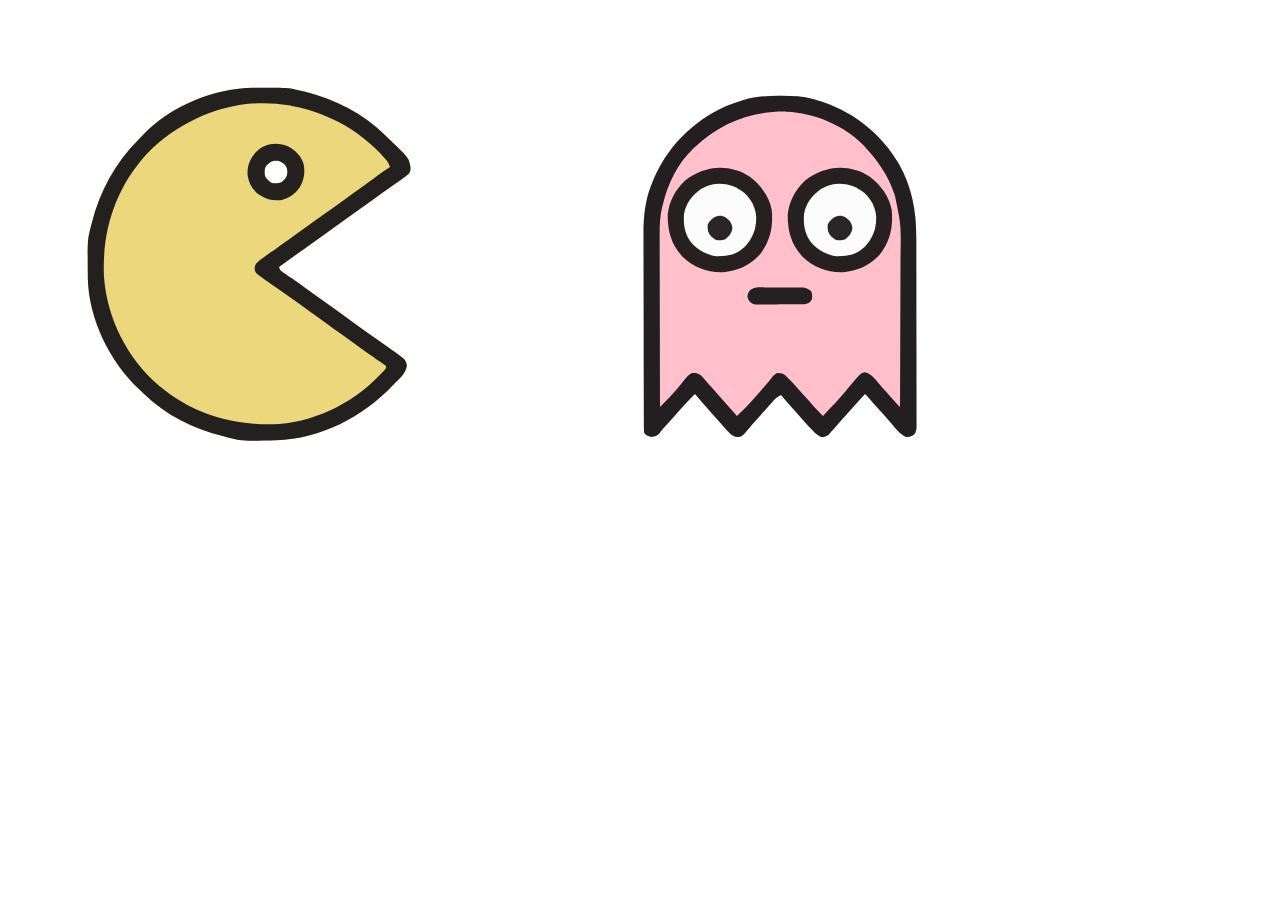
==== commit 34a15418: "Fix the maze" ====
--- a/laby.html
+++ b/laby.html
@@ -10,139 +10,7 @@
 
 <body>
 
-  <svg xmlns="http://www.w3.org/2000/svg" version="1.0" width="100%" height="100%" viewBox="0 0 900 900"
-    preserveAspectRatio="xMidYMid meet">
-    <g xmlns:default="http://www.w3.org/2000/svg" transform="translate(0.000000,600.000000) scale(0.100000,-0.100000)"
-      fill="#000000" stroke="none">
-      <path fill="#211A44"
-        d="M409 5705 c-3 -2 -32 -5 -65 -6 -54 -2 -62 -5 -96 -39 l-38 -37 1 -1249 c1 -1201 2 -1250 20 -1275 10 -14 15 -29 12 -33 -4 -4 1 -4 11 0 14 5 17 4 12 -4 -8 -13 -8 -14 51 -17 38 -2 47 1 72 31 37 42 43 81 45 290 l1 163 430 0 c413 -1 485 3 485 22 0 5 6 9 14 9 32 0 37 64 39 561 2 272 1 504 -1 517 -3 13 -20 39 -39 58 -30 31 -39 35 -66 30 -18 -4 -40 -7 -51 -7 -10 0 -16 -3 -13 -6 9 -8 -17 -32 -27 -25 -5 3 -7 -2 -3 -10 3 -9 1 -20 -4 -25 -5 -5 -9 -205 -9 -454 l-1 -446 -47 -5 c-34 -3 -659 -2 -702 2 -3 0 -5 162 -5 359 0 216 -4 357 -9 353 -5 -3 -6 2 -3 12 4 10 7 22 7 26 0 13 379 18 384 5 3 -6 8 -6 13 1 4 6 22 19 40 28 38 19 43 26 48 67 4 35 -22 112 -36 103 -5 -3 -9 -1 -9 4 0 13 -14 14 -235 15 l-200 2 0 380 0 380 170 3 c115 2 176 -1 191 -9 14 -7 40 -9 70 -4 27 3 105 9 174 11 110 5 126 3 137 -12 10 -13 13 -69 13 -205 0 -116 4 -197 11 -212 6 -14 28 -34 50 -46 31 -18 42 -20 60 -11 11 6 28 9 37 5 9 -3 13 -3 9 1 -4 4 2 13 12 20 30 22 39 89 36 271 -2 122 1 175 9 182 7 6 274 10 700 9 449 0 684 -4 675 -10 -10 -7 -8 -8 6 -2 27 10 1789 14 1795 3 3 -4 5 -93 4 -196 -2 -194 5 -234 43 -256 7 -5 10 -13 7 -19 -5 -7 -2 -8 6 -3 7 4 16 2 20 -6 6 -9 12 -10 22 -2 7 6 29 10 49 9 26 -1 35 2 32 11 -3 7 2 16 11 19 9 3 14 10 11 14 -3 5 -1 12 5 15 7 4 10 75 10 201 -1 106 1 198 5 204 3 6 11 7 17 4 6 -4 9 -3 6 2 -7 11 246 11 282 0 19 -6 21 -5 10 3 -11 8 36 10 165 7 99 -3 180 -5 180 -6 0 -2 12 -3 27 -4 15 -1 24 2 22 6 -3 4 4 8 15 8 12 0 22 -3 22 -7 17 -104 12 -738 -6 -753 -9 -8 -95 -8 -242 -1 -22 1 -22 3 -27 214 -5 242 -5 247 -25 239 -10 -4 -12 -1 -6 8 5 9 4 11 -3 6 -7 -4 -12 -2 -12 3 0 12 -61 15 -97 5 -13 -4 -32 -22 -44 -40 -17 -29 -20 -48 -18 -122 5 -175 -3 -446 -12 -431 -6 10 -9 11 -9 1 0 -7 7 -15 15 -18 8 -4 15 -12 15 -19 0 -6 9 -20 20 -30 11 -10 18 -21 15 -25 -2 -3 10 -4 27 -2 l31 5 -29 12 c-16 7 -35 24 -42 39 -15 34 -17 548 -2 577 25 45 97 54 140 17 19 -17 20 -30 20 -237 l0 -220 156 -3 c86 -2 158 -1 160 1 2 2 4 183 4 402 l0 398 -397 -2 -398 -2 -5 -221 c-5 -200 -7 -224 -24 -243 -37 -40 -145 -17 -146 32 -1 7 -2 107 -3 222 l-2 210 -1615 -1 -1615 -1 -2 -218 c-3 -209 -4 -220 -25 -242 -31 -33 -91 -32 -123 3 -25 27 -25 27 -25 245 l0 217 -400 -1 -400 -2 0 -400 0 -400 214 3 214 3 31 -27 c34 -28 41 -67 19 -107 -23 -45 -33 -46 -260 -47 l-218 0 0 -400 0 -400 400 0 400 0 0 449 c0 300 4 458 11 480 8 21 19 33 37 37 15 3 33 7 40 10 20 6 60 -14 72 -36 8 -15 11 -170 11 -533 0 -282 -1 -518 -1 -525 0 -7 -11 -24 -25 -37 l-24 -25 -461 0 -460 0 0 -211 c0 -213 -4 -239 -39 -266 -27 -21 -77 -15 -108 11 l-28 24 -1 1240 c-1 681 -5 1245 -9 1252 -5 9 -4 11 3 6 8 -5 12 0 12 13 0 11 12 29 26 40 l27 21 2706 0 c2964 0 2738 5 2758 -57 6 -17 9 -540 8 -1272 l-1 -1243 -27 -24 c-31 -26 -82 -31 -108 -11 -35 27 -39 53 -39 266 l0 211 -462 2 c-255 0 -468 1 -475 1 -7 0 -11 2 -10 6 0 3 -5 17 -12 31 -18 32 -20 1045 -2 1078 23 43 104 47 138 8 l23 -27 0 -460 0 -459 400 0 400 0 0 400 0 400 -196 0 c-169 0 -198 -2 -212 -17 -16 -15 -15 -16 8 -10 14 3 95 7 180 7 211 1 200 2 200 -16 0 -9 -5 -12 -12 -8 -10 6 -10 4 0 -8 7 -9 12 -31 12 -49 -3 -135 -3 -214 -4 -431 0 -137 -3 -248 -6 -249 -23 -5 -731 -4 -739 1 -7 4 -11 157 -12 453 0 249 -4 449 -9 452 -5 3 -6 13 -3 22 5 12 3 14 -7 8 -10 -6 -12 -4 -7 8 4 12 2 14 -10 10 -11 -4 -14 -2 -9 5 4 8 2 10 -7 6 -8 -3 -18 -1 -22 5 -3 6 -17 11 -30 11 -13 0 -27 -5 -30 -11 -4 -6 -13 -8 -20 -5 -7 2 -16 -3 -20 -12 -5 -14 -7 -14 -16 -2 -9 12 -10 11 -5 -4 4 -10 1 -25 -6 -34 -10 -12 -13 -129 -13 -529 0 -567 0 -563 62 -593 27 -13 91 -14 452 -10 276 3 422 2 425 -5 3 -5 5 -5 5 2 1 7 7 10 15 7 12 -5 15 -42 16 -197 1 -228 2 -247 11 -241 11 6 31 -24 24 -35 -4 -7 1 -8 11 -4 11 4 15 2 11 -4 -4 -6 12 -10 43 -9 27 0 47 3 44 5 -2 2 9 12 25 22 19 12 31 30 39 61 8 30 11 409 11 1256 1 1255 1 1245 -39 1280 -11 10 -11 11 -1 6 9 -5 12 -3 7 4 -4 7 -24 12 -44 12 -20 0 -32 4 -25 8 6 4 -302 5 -685 3 -813 -4 -837 -4 -921 5 -49 4 -62 3 -56 -7 6 -9 1 -10 -21 -4 -39 12 -964 14 -964 3 0 -5 -4 -7 -9 -4 -16 11 -1110 14 -1113 4 -2 -6 -75 -4 -194 3 -157 11 -204 10 -262 -1 -56 -10 -86 -11 -144 -1 -82 12 -329 11 -321 -3 3 -4 -14 -5 -38 0 -50 9 -434 8 -491 -2 -25 -4 -38 -2 -38 5 0 11 -13 15 -21 6z" />
-      <path fill="#211A44"
-        d="M287 5654 c-11 -7 -24 -20 -28 -30 -4 -11 -8 -575 -8 -1255 -1 -1236 -1 -1236 20 -1263 24 -31 66 -35 98 -8 20 16 21 27 24 242 l2 225 467 3 467 2 21 27 c20 26 20 32 18 541 l-3 514 -24 19 c-30 24 -52 24 -85 -2 l-26 -20 0 -470 0 -469 -420 0 -420 0 2 418 3 417 228 5 c212 5 230 6 243 24 23 32 17 72 -12 95 -25 20 -39 21 -245 21 l-219 0 0 415 0 415 420 0 420 0 0 -223 c0 -201 2 -225 17 -239 36 -32 61 -31 93 1 l30 29 0 216 0 216 1630 0 1630 0 0 -214 c0 -201 1 -215 21 -240 25 -32 77 -36 102 -8 15 16 17 48 17 240 l0 222 420 0 420 0 0 -415 0 -415 -175 0 -175 0 0 48 c-1 26 0 120 0 209 1 129 -2 169 -15 193 -8 16 -21 30 -28 31 -6 0 -20 2 -29 4 -10 2 -29 -6 -43 -17 l-25 -19 0 -278 c0 -255 1 -279 18 -294 15 -14 51 -17 243 -19 l224 -3 3 -417 2 -418 -420 0 -420 0 0 469 c0 511 2 493 -56 507 -30 8 -72 -18 -79 -49 -3 -12 -4 -248 -3 -523 3 -477 4 -503 22 -523 19 -21 24 -21 488 -21 l468 0 0 -225 c0 -212 1 -226 20 -245 27 -27 71 -26 98 3 l22 23 0 1242 0 1241 -22 26 -23 25 -2698 3 c-2007 1 -2704 -1 -2720 -9z m5424 -25 c19 -19 19 -44 17 -1264 -2 -869 -6 -1247 -14 -1255 -19 -19 -52 -19 -69 0 -15 17 -17 48 -19 247 l-1 228 -475 3 c-432 2 -476 4 -487 19 -10 13 -13 134 -13 524 0 551 -1 539 54 539 54 0 54 4 52 -508 l-1 -472 437 0 438 0 -1 440 0 440 -234 0 c-230 0 -234 0 -249 22 -14 19 -16 62 -16 273 0 211 2 254 16 273 19 27 48 28 74 2 19 -19 20 -33 20 -245 l0 -225 195 0 194 0 1 435 0 435 -437 0 -438 0 1 -202 c1 -112 -1 -218 -4 -236 -6 -45 -41 -62 -77 -38 l-25 16 0 230 0 230 -1650 0 -1650 0 0 -223 c0 -185 -3 -226 -16 -245 -19 -27 -48 -28 -73 -3 -18 18 -19 35 -18 245 l2 226 -438 0 -437 0 0 -435 1 -435 232 0 c249 0 257 -2 257 -50 0 -48 -8 -50 -257 -50 l-233 0 0 -440 0 -440 438 0 437 0 -1 466 c0 315 3 472 11 487 14 28 51 34 76 11 18 -16 19 -37 19 -524 0 -389 -3 -510 -12 -523 -12 -15 -56 -17 -488 -19 l-475 -3 -3 -229 c-1 -149 -6 -234 -13 -243 -14 -16 -61 -17 -77 -1 -9 9 -12 303 -12 1259 0 1228 0 1248 20 1262 16 11 447 13 2710 14 2650 2 2692 1 2711 -18z" />
-      <path fill="#211A44" d="M331 3744 c0 -11 3 -14 6 -6 3 7 2 16 -1 19 -3 4 -6 -2 -5 -13z" />
-      <path fill="#211A44"
-        d="M1750 5205 c-7 -9 -19 -14 -27 -11 -8 3 -11 1 -8 -4 3 -6 -1 -10 -9 -10 -9 0 -13 -6 -10 -14 3 -8 1 -17 -5 -21 -6 -3 -11 -26 -11 -50 0 -36 5 -47 32 -70 18 -15 39 -24 50 -22 10 3 18 2 18 -1 0 -4 83 -6 185 -4 162 3 185 1 185 -12 0 -9 5 -16 11 -16 5 0 8 -4 5 -9 -5 -7 -8 -808 -4 -883 1 -10 7 -14 16 -10 10 3 13 1 8 -6 -4 -7 -2 -12 4 -12 6 0 9 -4 6 -9 -3 -5 1 -12 10 -15 8 -3 12 -2 9 4 -3 6 -2 10 4 10 5 0 12 -4 15 -9 8 -13 85 -19 83 -6 -1 5 6 9 17 7 10 -2 15 1 12 6 -3 5 6 19 21 32 20 18 23 24 12 31 -11 7 -12 12 -1 29 14 22 16 33 5 27 -10 -6 -9 841 0 850 4 3 7 2 7 -4 0 -6 61 -9 175 -6 96 1 188 3 203 3 30 0 65 25 70 49 1 7 9 19 16 26 18 18 14 45 -12 88 -19 30 -30 37 -65 41 -23 3 -261 8 -528 11 -433 5 -488 4 -499 -10z m1072 -43 c26 -39 23 -88 -7 -117 -24 -25 -24 -25 -239 -25 l-215 0 -3 -471 c-3 -458 -4 -471 -23 -484 -11 -8 -25 -19 -31 -24 -7 -5 -14 -8 -16 -6 -2 2 -15 5 -28 7 -14 2 -36 11 -50 21 l-25 17 -3 469 -3 470 -221 1 c-216 1 -222 1 -237 23 -34 47 -26 111 16 136 12 7 201 11 543 10 l524 0 18 -27z" />
-      <path fill="#211A44"
-        d="M1762 5169 c-62 -18 -64 -110 -3 -126 14 -4 119 -7 233 -7 l208 -1 0 -467 0 -467 22 -21 c25 -23 66 -26 94 -6 18 14 19 34 24 488 l5 473 220 3 c192 2 222 5 236 20 30 31 32 58 5 89 l-24 28 -494 2 c-292 1 -506 -2 -526 -8z m1028 -29 c11 -11 20 -27 20 -35 0 -8 -9 -24 -20 -35 -19 -19 -33 -20 -245 -20 l-225 0 0 -479 c0 -427 -2 -480 -16 -485 -31 -12 -63 -6 -74 13 -6 13 -10 184 -10 488 l0 468 -227 -2 c-198 -2 -229 0 -245 14 -22 20 -23 51 -1 75 15 17 45 18 520 18 490 0 504 -1 523 -20z" />
-      <path fill="#211A44" d="M2735 5100 c-3 -6 1 -7 9 -4 18 7 21 14 7 14 -6 0 -13 -4 -16 -10z" />
-      <path fill="#211A44"
-        d="M3685 5213 c-253 -2 -467 -6 -475 -10 -8 -3 -18 -5 -22 -5 -5 1 -8 -4 -8 -11 0 -8 -4 -7 -10 3 -8 12 -10 11 -10 -7 0 -12 -6 -28 -12 -35 -20 -20 -18 -46 5 -91 15 -28 31 -43 52 -49 17 -5 116 -10 221 -11 l191 -2 1 -375 c0 -206 -3 -396 -7 -422 -5 -28 -4 -45 1 -42 5 3 8 0 7 -7 -5 -25 12 -72 32 -90 15 -13 16 -19 7 -23 -9 -4 -9 -5 2 -5 29 2 41 -1 36 -9 -3 -5 22 -2 55 6 36 9 59 20 59 28 0 8 4 14 10 14 5 0 7 7 4 15 -4 8 -2 15 2 15 5 0 9 200 9 445 l0 445 125 2 c69 1 161 1 205 -1 74 -2 82 0 108 24 15 14 27 30 27 36 0 6 5 7 11 3 13 -8 10 85 -4 104 -6 8 -6 12 2 12 7 0 10 4 6 10 -3 5 -13 6 -22 3 -11 -4 -14 -3 -9 5 4 7 2 10 -7 6 -8 -3 -20 2 -27 11 -8 10 -27 14 -59 13 -25 -2 -253 -4 -506 -5z m598 -55 c25 -33 25 -73 0 -106 l-20 -27 -222 -3 -221 -2 0 -451 c0 -542 6 -512 -102 -534 -10 -2 -18 2 -18 8 0 6 -3 7 -6 4 -4 -4 -18 6 -30 21 l-24 27 0 463 0 462 -218 0 c-197 0 -221 2 -235 18 -38 42 -38 111 0 140 13 9 133 12 546 10 l530 -3 20 -27z" />
-      <path fill="#211A44"
-        d="M3212 5170 c-12 -5 -27 -21 -33 -34 -15 -33 5 -84 36 -92 12 -3 116 -6 231 -7 l209 -2 5 -473 c5 -454 6 -474 24 -488 28 -20 69 -17 94 6 l22 21 0 469 0 469 222 1 c149 0 226 4 235 12 44 36 38 89 -12 112 -29 14 -97 16 -522 15 -268 0 -498 -4 -511 -9z m1044 -35 c24 -36 6 -72 -38 -80 -18 -3 -124 -5 -236 -3 l-202 3 0 -468 c0 -304 -4 -475 -10 -488 -13 -24 -75 -27 -84 -3 -3 9 -6 227 -6 485 l0 469 -223 0 c-185 0 -226 3 -245 16 -27 19 -28 48 -2 74 19 19 33 20 525 20 l505 0 16 -25z" />
-      <path fill="#211A44"
-        d="M745 5187 c-46 -39 -43 -167 4 -167 13 0 14 -2 1 -9 -9 -7 -3 -9 23 -7 21 2 34 -1 30 -6 -3 -6 4 -7 18 -2 13 4 32 8 41 8 9 0 16 3 15 6 0 3 8 20 20 38 14 23 23 29 27 20 3 -7 4 -2 0 12 -3 14 -6 32 -7 40 -5 32 -37 78 -59 84 -46 12 -87 6 -113 -17z m133 -23 c28 -32 29 -83 1 -118 -45 -57 -160 -20 -159 51 1 88 101 130 158 67z" />
-      <path fill="#211A44"
-        d="M783 5170 c-68 -27 -48 -133 25 -133 42 0 72 28 72 68 0 49 -51 83 -97 65z m58 -20 c13 -7 19 -21 19 -44 0 -42 -20 -60 -59 -51 -38 8 -52 56 -25 86 19 21 36 24 65 9z" />
-      <path fill="#211A44"
-        d="M2722 4714 c-12 -8 -27 -12 -32 -9 -6 3 -10 1 -10 -5 0 -7 -10 -26 -22 -43 -12 -17 -17 -27 -10 -23 7 4 12 1 12 -9 0 -10 -5 -13 -12 -9 -8 5 -9 2 -4 -11 4 -10 7 -129 7 -264 0 -267 1 -276 57 -305 23 -12 80 -15 288 -15 371 -1 351 -18 353 314 1 127 3 247 4 267 1 23 -3 40 -10 43 -7 2 -13 10 -13 17 0 9 3 8 10 -2 13 -20 13 -4 -1 21 -5 11 -14 17 -20 14 -5 -4 -9 0 -9 7 0 18 1 18 -305 23 -224 4 -264 3 -283 -11z m580 -32 c23 -22 23 -27 26 -294 3 -292 -1 -322 -45 -339 -13 -5 -146 -9 -294 -9 l-270 0 -24 25 -25 24 0 278 c0 299 2 312 54 333 11 5 141 8 288 7 264 -2 268 -2 290 -25z" />
-      <path fill="#211A44"
-        d="M2716 4668 l-26 -23 -1 -274 c0 -244 2 -275 17 -292 16 -18 35 -19 295 -19 276 0 278 0 293 22 14 19 16 64 16 294 l0 273 -26 20 c-25 20 -39 21 -285 21 -253 0 -258 0 -283 -22z m562 -10 c19 -19 17 -551 -2 -567 -9 -8 -94 -11 -287 -9 l-274 3 -3 279 c-2 197 1 283 9 292 16 19 538 21 557 2z" />
-      <path fill="#211A44"
-        d="M2807 4383 c2 -104 3 -191 3 -195 0 -5 86 -8 190 -8 l190 0 0 195 0 195 -192 0 -193 0 2 -187z m363 -8 l0 -175 -169 0 -170 0 -3 143 c-2 78 -2 157 0 175 l3 32 170 0 169 0 0 -175z" />
-      <path fill="#211A44"
-        d="M2840 4376 l0 -155 151 -3 c83 -2 154 -1 158 2 3 3 6 74 6 158 l0 152 -157 0 -158 0 0 -154z m124 129 c14 -6 17 -5 12 3 -5 8 15 11 74 9 44 -1 80 -2 80 -2 1 0 3 -61 6 -136 4 -108 3 -136 -8 -137 -7 -1 -67 -2 -133 -3 l-120 -2 -7 49 c-9 69 -10 219 -1 228 9 9 69 3 97 -9z" />
-      <path fill="#211A44"
-        d="M4156 4704 c-32 -22 -53 -65 -41 -84 4 -6 3 -15 -1 -21 -4 -7 -7 -338 -7 -738 -1 -671 1 -728 17 -759 9 -18 24 -36 31 -39 8 -3 13 -9 10 -14 -3 -4 241 -7 542 -6 479 2 548 4 548 17 1 8 7 14 13 12 7 -1 12 3 11 10 -1 7 1 21 6 31 4 9 4 34 1 55 -3 20 -7 42 -8 49 -1 7 -5 10 -9 8 -3 -3 -12 2 -19 10 -7 8 -22 15 -34 15 -11 1 -217 2 -456 3 l-435 2 -2 690 c-2 380 -6 701 -10 715 -3 14 -5 29 -4 33 1 5 -3 6 -9 2 -5 -3 -10 -1 -10 6 0 7 -3 9 -7 6 -3 -4 -13 -1 -21 6 -24 19 -69 16 -106 -9z m128 -29 c13 -17 15 -117 16 -731 l0 -710 457 -2 c251 -1 465 -4 475 -8 27 -8 50 -60 43 -95 -4 -16 -18 -38 -32 -49 -25 -19 -40 -20 -545 -20 l-519 0 -24 25 -25 24 0 775 0 775 22 21 c12 11 28 20 35 20 8 0 12 4 9 9 -11 18 74 -15 88 -34z" />
-      <path fill="#211A44"
-        d="M4183 4680 c-12 -5 -24 -19 -28 -31 -4 -12 -7 -362 -7 -777 l0 -756 22 -18 c21 -17 55 -18 536 -18 l513 0 21 22 c27 29 25 64 -5 93 l-24 25 -461 0 -460 0 0 710 0 711 -26 24 c-28 26 -45 29 -81 15z m69 -27 c17 -15 18 -51 18 -735 l0 -718 469 0 c414 0 471 -2 485 -16 19 -18 21 -55 4 -72 -15 -15 -1024 -17 -1048 -2 -13 8 -15 104 -15 768 0 811 -1 792 48 792 11 0 29 -7 39 -17z" />
-      <path fill="#211A44"
-        d="M1716 4708 c3 -4 -4 -16 -16 -28 -23 -23 -23 -37 -21 -971 l2 -446 -43 -4 c-24 -2 -228 -4 -455 -4 -226 0 -406 -4 -400 -8 8 -6 4 -7 -8 -4 -58 12 -88 -109 -41 -168 l24 -30 541 -2 c320 -1 539 2 536 7 -3 5 3 14 14 19 11 6 23 20 26 31 4 11 11 18 16 15 8 -5 4 38 -7 73 -2 6 1 12 6 12 12 0 13 1159 1 1341 -5 95 -10 120 -28 142 -11 14 -23 23 -27 20 -3 -3 -6 -2 -6 4 0 5 -26 9 -59 9 -33 0 -57 -4 -55 -8z m132 -31 l22 -20 0 -774 0 -774 -25 -24 -24 -25 -525 0 -524 0 -27 32 c-22 26 -26 39 -21 66 3 19 13 43 22 53 16 18 40 19 485 19 l468 0 -1 708 c-1 523 2 714 11 730 13 24 65 43 96 35 11 -3 30 -15 43 -26z m39 -344 c-3 -10 -5 -2 -5 17 0 19 2 27 5 18 2 -10 2 -26 0 -35z m0 -450 c-3 -10 -5 -4 -5 12 0 17 2 24 5 18 2 -7 2 -21 0 -30z" />
-      <path fill="#211A44"
-        d="M1736 4667 l-26 -26 0 -711 0 -710 -459 0 c-449 0 -459 0 -485 -21 -33 -26 -35 -70 -4 -99 21 -20 32 -20 534 -20 478 0 513 1 534 18 l22 18 -1 650 c0 357 -1 701 -1 765 0 128 -6 145 -57 155 -26 5 -37 1 -57 -19z m89 -20 c13 -20 14 -119 12 -775 -2 -657 -4 -754 -17 -762 -24 -15 -1033 -13 -1048 2 -17 17 -15 54 4 72 14 14 71 16 485 16 l469 0 0 717 c0 653 1 718 17 735 22 25 59 23 78 -5z" />
-      <path fill="#211A44" d="M2392 4690 c0 -19 2 -27 5 -17 2 9 2 25 0 35 -3 9 -5 1 -5 -18z" />
-      <path fill="#211A44" d="M2661 4704 c0 -11 3 -14 6 -6 3 7 2 16 -1 19 -3 4 -6 -2 -5 -13z" />
-      <path fill="#211A44" d="M2393 4600 c0 -25 2 -35 4 -22 2 12 2 32 0 45 -2 12 -4 2 -4 -23z" />
-      <path fill="#211A44" d="M2392 4520 c0 -14 2 -19 5 -12 2 6 2 18 0 25 -3 6 -5 1 -5 -13z" />
-      <path fill="#211A44" d="M2391 4274 c0 -11 3 -14 6 -6 3 7 2 16 -1 19 -3 4 -6 -2 -5 -13z" />
-      <path fill="#211A44"
-        d="M757 4223 c3 -7 0 -13 -6 -13 -6 0 -11 6 -11 13 0 8 -3 7 -9 -3 -6 -8 -8 -17 -5 -21 2 -4 0 -10 -6 -14 -26 -16 1 -145 31 -145 6 0 7 -4 4 -10 -3 -5 -1 -10 5 -10 6 0 8 -5 3 -12 -4 -8 2 -7 17 3 15 9 42 14 65 13 29 -2 35 0 20 6 -19 8 -19 9 3 9 15 1 22 7 22 22 0 11 5 17 10 14 6 -4 10 -3 9 2 -1 4 3 21 9 36 15 35 15 40 2 32 -6 -3 -10 4 -10 16 0 12 -12 33 -27 48 -23 21 -38 26 -79 26 -38 0 -50 -3 -47 -12z m121 -38 c74 -87 -48 -197 -129 -116 -40 40 -39 81 3 125 28 30 35 32 67 25 20 -4 46 -20 59 -34z" />
-      <path fill="#211A44"
-        d="M766 4179 c-72 -57 16 -157 92 -103 32 22 30 76 -4 103 -15 12 -34 21 -44 21 -10 0 -29 -9 -44 -21z m83 -13 c20 -24 9 -69 -19 -83 -32 -16 -64 3 -68 41 -4 35 14 56 48 56 15 0 33 -6 39 -14z" />
-      <path fill="#211A44"
-        d="M5150 4226 c-14 -8 -28 -12 -32 -10 -5 3 -8 -2 -8 -10 0 -9 -4 -16 -10 -16 -5 0 -10 -9 -10 -21 0 -11 -4 -18 -9 -14 -6 3 -7 -9 -4 -31 7 -41 47 -91 70 -86 8 2 12 -1 9 -6 -3 -5 5 -12 19 -14 14 -3 25 -1 25 3 0 5 9 9 20 9 12 0 32 11 45 25 20 19 25 34 25 74 0 48 -2 53 -42 81 -46 33 -61 36 -98 16z m105 -37 c30 -29 28 -104 -4 -130 -43 -35 -120 -20 -140 29 -30 72 19 139 94 127 16 -3 39 -15 50 -26z" />
-      <path fill="#211A44"
-        d="M5146 4179 c-50 -39 -22 -119 43 -119 66 0 96 79 45 119 -15 12 -34 21 -44 21 -10 0 -29 -9 -44 -21z m83 -13 c18 -21 9 -66 -14 -82 -29 -19 -69 2 -73 39 -4 36 13 57 48 57 15 0 33 -6 39 -14z" />
-      <path fill="#211A44" d="M4092 3780 c0 -14 2 -19 5 -12 2 6 2 18 0 25 -3 6 -5 1 -5 -13z" />
-      <path fill="#211A44"
-        d="M2243 3749 c-18 -5 -33 -14 -33 -20 0 -6 -4 -8 -9 -5 -11 7 -28 -14 -28 -34 0 -8 -2 -19 -3 -25 -1 -5 -2 -19 -1 -30 1 -13 7 -6 16 20 11 30 11 41 2 48 -8 6 -8 7 3 4 8 -2 29 2 47 10 26 10 178 13 778 13 l746 0 24 -25 c14 -13 25 -29 25 -35 0 -6 5 -8 10 -5 13 8 13 7 -5 -47 -11 -30 -25 -49 -41 -57 -18 -8 -237 -11 -781 -11 l-757 0 -33 32 c-18 18 -33 27 -33 20 0 -7 5 -12 11 -12 6 0 8 -7 5 -17 -4 -10 -4 -14 0 -10 4 3 15 -2 24 -13 16 -19 34 -19 747 -17 402 1 729 -2 726 -6 -2 -4 8 -4 24 0 15 4 40 7 55 7 16 -1 25 3 21 9 -4 6 0 8 10 4 11 -4 14 -2 10 9 -3 7 0 14 6 14 6 0 11 7 11 16 0 8 3 13 8 10 16 -10 10 72 -7 91 -10 10 -15 25 -13 33 3 8 1 12 -3 7 -5 -4 -18 -1 -29 5 -16 10 -186 13 -763 13 -407 0 -739 3 -736 8 2 4 3 7 1 6 -2 0 -18 -5 -35 -10z" />
-      <path fill="#211A44"
-        d="M2226 3689 c-33 -26 -35 -70 -4 -99 22 -20 31 -20 779 -20 l758 0 21 22 c26 28 26 58 -1 92 l-20 26 -753 0 c-747 0 -754 0 -780 -21z m1544 -18 c13 -26 13 -43 -3 -65 -12 -16 -61 -17 -766 -16 -533 0 -758 4 -768 11 -18 15 -16 54 3 73 14 14 97 16 769 16 736 0 755 0 765 -19z" />
-      <path fill="#211A44" d="M1405 3600 c3 -5 8 -10 11 -10 2 0 4 5 4 10 0 6 -5 10 -11 10 -5 0 -7 -4 -4 -10z" />
-      <path fill="#211A44" id="test"
-        d="M2726 3259 c3 -6 -98 -8 -246 -7 l-251 3 -33 -33 -34 -32 -1 -274 c0 -263 6 -336 32 -336 4 0 5 -5 2 -11 -4 -6 -1 -9 6 -8 8 1 22 -1 31 -5 10 -5 36 -6 58 -4 22 2 40 0 40 -4 0 -5 11 -8 25 -8 14 0 25 3 25 8 0 9 100 7 130 -3 12 -4 27 -1 35 5 8 7 15 8 15 3 0 -6 60 -8 158 -6 332 8 402 8 402 1 0 -4 20 -6 45 -3 82 7 200 7 219 -1 11 -4 27 -2 37 5 13 8 19 8 19 0 0 -7 11 -8 33 -3 17 4 88 7 157 8 69 1 130 4 137 9 6 4 14 3 18 -3 10 -17 22 -3 29 35 4 20 10 34 14 31 4 -2 6 123 4 277 -3 302 -4 318 -11 312 -2 -3 -12 2 -21 10 -20 18 -53 27 -95 26 -24 -1 -27 1 -15 10 12 8 9 9 -10 3 -14 -4 -127 -8 -252 -8 -126 -1 -228 -5 -228 -10 0 -4 -8 -5 -17 -2 -10 4 -14 4 -10 0 4 -4 -4 -19 -17 -33 -23 -24 -24 -30 -15 -71 6 -25 12 -52 13 -60 2 -8 13 -17 26 -18 14 -2 19 -7 12 -11 -6 -4 83 -7 198 -8 115 -1 214 -4 220 -8 13 -8 13 -215 1 -249 -7 -15 -6 -26 0 -28 5 -2 -269 -2 -608 -1 -340 2 -622 5 -628 8 -6 3 -5 7 3 11 6 3 9 11 5 17 -5 7 -8 65 -8 129 l0 118 60 1 c33 0 119 0 190 0 74 0 142 4 158 11 23 9 31 8 39 -3 8 -12 9 -11 5 1 -3 9 2 25 10 35 15 19 15 19 8 -4 -5 -17 -4 -21 5 -16 6 4 9 17 6 30 -4 14 -1 25 7 28 9 3 9 9 0 24 -9 15 -9 23 0 32 8 8 6 11 -7 11 -9 0 -15 3 -12 8 10 16 -21 40 -71 54 -29 9 -50 12 -47 7z m24 -19 c0 -5 11 -10 25 -10 57 0 87 -91 46 -141 -19 -24 -22 -24 -240 -27 l-221 -3 0 -160 0 -159 640 0 640 0 0 160 0 160 -213 0 c-231 0 -247 4 -268 57 -11 30 3 84 28 104 11 10 78 13 292 11 152 -1 284 -5 294 -8 40 -13 47 -59 47 -331 0 -214 -3 -262 -15 -280 -8 -12 -12 -30 -9 -40 3 -10 2 -14 -3 -8 -5 7 -281 10 -791 10 l-783 0 -19 25 c-18 23 -20 44 -20 302 l0 277 24 28 24 28 251 0 c138 0 251 3 251 8 0 4 5 7 10 7 6 0 10 -4 10 -10z m-133 -686 c-3 -3 -12 -4 -19 -1 -8 3 -5 6 6 6 11 1 17 -2 13 -5z" />
-      <path fill="#211A44"
-        d="M2225 3204 c-19 -14 -20 -28 -23 -282 -2 -147 0 -277 3 -290 12 -47 23 -48 775 -46 388 1 722 3 743 3 23 1 45 9 57 21 19 19 20 33 20 290 l0 271 -25 24 -24 25 -258 0 c-285 0 -301 -3 -317 -58 -8 -28 -6 -36 14 -57 l23 -25 224 0 223 0 0 -175 0 -175 -660 0 -660 0 0 175 0 175 216 0 c133 0 223 4 235 11 31 16 42 55 24 88 -8 16 -22 31 -30 35 -9 3 -134 6 -278 6 -218 -1 -265 -3 -282 -16z m570 -20 c18 -18 13 -63 -8 -76 -7 -4 -114 -8 -239 -8 l-228 0 0 -195 0 -195 680 0 680 0 0 195 0 195 -233 0 c-246 0 -257 2 -257 46 0 52 10 54 300 54 256 0 270 -1 280 -19 13 -25 13 -540 0 -561 -8 -13 -105 -15 -756 -18 -656 -2 -750 0 -771 13 l-23 15 0 266 c0 164 4 273 10 285 10 18 24 19 280 19 236 0 271 -2 285 -16z" />
-      <path fill="#211A44" d="M1901 3154 c0 -11 3 -14 6 -6 3 7 2 16 -1 19 -3 4 -6 -2 -5 -13z" />
-      <path fill="#211A44" d="M2392 2900 c0 -14 2 -19 5 -12 2 6 2 18 0 25 -3 6 -5 1 -5 -13z" />
-      <path fill="#211A44"
-        d="M273 2761 c1 -4 -8 -17 -20 -31 -23 -23 -27 -38 -24 -72 1 -10 -2 -18 -8 -18 -15 0 -13 -2447 1 -2475 6 -11 18 -25 27 -32 14 -11 14 -12 1 -13 -8 -1 -4 -6 10 -11 40 -16 5460 -18 5460 -1 0 6 7 12 15 12 8 0 23 12 32 27 17 26 18 98 18 1283 0 1239 0 1255 -20 1282 -11 15 -26 28 -33 28 -7 0 -10 5 -6 12 4 6 3 8 -3 5 -6 -4 -24 -2 -41 3 -20 5 -34 5 -38 -1 -3 -5 -9 -7 -14 -4 -5 3 -11 -4 -15 -15 -4 -11 -10 -18 -14 -15 -4 2 -14 -7 -22 -22 -11 -20 -14 -71 -12 -225 2 -184 1 -199 -17 -208 -23 -13 -33 -13 -25 -1 6 10 -834 6 -866 -4 -11 -4 -17 -10 -14 -15 3 -5 -3 -11 -13 -14 -10 -3 -22 -18 -28 -33 -6 -18 -10 -214 -9 -538 1 -569 -1 -547 71 -581 44 -21 91 -6 122 39 l22 33 0 447 c0 286 4 447 10 448 6 1 21 1 35 1 14 0 180 0 369 -1 l345 -1 -2 -377 -2 -378 -205 -3 c-113 -1 -212 -5 -220 -9 -8 -3 -19 -5 -23 -4 -5 1 -5 -3 -2 -9 4 -6 0 -19 -8 -28 -14 -16 -19 -28 -33 -84 -4 -19 -3 -20 6 -8 10 12 11 11 7 -8 -3 -12 -2 -20 3 -17 11 7 41 -30 33 -40 -5 -4 1 -5 11 -1 11 4 28 0 41 -8 13 -8 25 -12 29 -9 3 3 87 7 186 7 138 1 181 -1 184 -11 3 -7 2 -13 -2 -13 -4 0 -7 -167 -7 -370 l1 -370 -378 0 -378 0 0 209 c0 138 -4 212 -11 216 -6 4 -8 13 -5 21 3 9 0 11 -11 7 -12 -5 -15 -2 -10 10 3 9 1 19 -5 23 -7 4 -8 3 -4 -4 4 -7 1 -12 -9 -12 -9 0 -14 3 -12 8 3 4 -13 8 -34 9 -51 3 -42 -12 11 -21 65 -10 70 -29 70 -276 l0 -210 400 0 400 0 0 400 0 401 -199 -3 c-110 -2 -197 0 -194 5 2 4 -9 7 -26 7 -64 0 -94 92 -46 144 l24 26 221 0 220 0 0 403 0 402 -400 0 -400 0 0 -463 0 -464 -29 -29 c-31 -31 -59 -36 -94 -17 -52 28 -50 1 -51 570 l-1 530 28 24 28 24 460 0 459 0 0 219 c0 206 1 220 21 245 23 29 73 35 112 15 29 -16 37 -28 37 -62 0 -19 4 -26 12 -21 7 5 8 3 2 -7 -5 -8 -9 -547 -9 -1239 0 -1277 1 -1258 -41 -1274 -29 -11 -5433 -7 -5454 4 -10 5 -23 25 -29 42 -7 23 -10 414 -8 1275 l2 1241 24 26 c35 37 101 37 130 0 20 -25 21 -39 21 -245 l0 -218 465 -3 c453 -3 465 -3 485 -24 20 -20 21 -29 21 -554 l0 -533 -27 -24 c-34 -29 -88 -23 -121 13 l-23 25 0 462 0 462 -400 0 -400 0 0 -402 0 -403 219 0 c219 0 220 0 246 -24 23 -21 26 -31 23 -74 -2 -28 -5 -49 -7 -47 -2 3 -13 -2 -25 -10 -11 -8 -28 -15 -38 -15 -10 0 -18 -5 -18 -11 0 -5 -4 -8 -10 -4 -5 3 -95 7 -200 10 l-190 4 0 -405 0 -404 400 0 400 0 0 213 c0 188 2 215 19 242 20 35 65 44 113 24 41 -17 47 -57 43 -282 l-3 -197 1619 0 1619 0 -4 148 c-2 81 -1 184 1 228 5 73 7 83 29 94 22 12 24 30 3 30 -6 0 -7 -5 -3 -12 5 -8 2 -9 -12 -4 -10 4 -15 4 -12 0 4 -3 1 -12 -6 -19 -15 -16 -22 -106 -21 -302 l0 -143 -205 2 c-113 1 -247 -2 -299 -7 -55 -4 -92 -4 -88 1 3 5 -33 9 -79 9 -46 0 -84 -4 -84 -8 0 -5 -5 -5 -12 -1 -10 6 -495 10 -663 5 -81 -3 -709 -4 -975 -1 -377 3 -739 0 -754 -6 -23 -9 -28 27 -30 233 -1 153 -4 196 -15 202 -8 5 -10 14 -6 22 5 8 5 11 0 7 -5 -5 -15 2 -23 13 -13 18 -22 21 -65 16 -43 -4 -56 -10 -79 -38 -28 -33 -28 -33 -30 -199 -2 -267 1 -245 -28 -247 -49 -3 -139 -4 -404 -4 -148 0 -273 -2 -279 -6 -6 -3 -7 -1 -3 5 4 7 3 12 -3 12 -5 0 -12 -6 -14 -12 -4 -10 -6 -10 -6 0 -1 7 -4 11 -9 9 -4 -3 -6 49 -6 115 1 72 -2 115 -7 107 -6 -10 -9 -3 -9 21 0 19 4 30 8 23 4 -6 6 100 5 237 -2 233 -2 248 16 253 33 8 346 6 361 -3 16 -10 38 0 75 34 21 19 25 32 25 77 -1 32 -7 62 -15 73 -8 11 -15 16 -15 10 0 -5 -5 -2 -10 6 -8 12 -46 16 -224 18 l-214 3 0 360 c1 198 -2 362 -5 365 -3 3 1 13 9 22 11 14 32 17 107 16 50 0 216 -1 369 -2 l276 -2 1 -439 c0 -254 5 -449 10 -464 5 -14 7 -28 4 -31 -4 -3 1 -6 9 -6 9 0 21 -7 29 -16 7 -8 21 -13 31 -10 16 4 17 2 7 -10 -7 -9 -8 -14 -1 -14 6 0 14 5 17 10 3 6 17 10 30 10 32 0 75 53 75 93 0 18 4 49 9 69 5 21 6 38 2 38 -4 0 -8 207 -8 459 0 451 -1 460 -21 489 -15 20 -33 31 -59 35 -45 8 -793 9 -842 2 -21 -3 -38 0 -42 7 -4 6 -8 99 -9 206 -1 201 -6 229 -48 271 -14 15 -113 25 -109 12z m3280 -2458 c-7 -2 -19 -2 -25 0 -7 3 -2 5 12 5 14 0 19 -2 13 -5z" />
-      <path fill="#211A44"
-        d="M768 2750 c-42 -17 -62 -56 -55 -108 7 -53 12 -70 22 -79 4 -4 5 -2 1 5 -4 6 -3 12 2 12 6 0 12 -7 16 -15 4 -13 65 -14 455 -12 247 1 453 -2 457 -6 5 -5 9 -320 9 -702 0 -542 3 -697 13 -706 6 -7 12 -17 12 -22 0 -4 -6 -5 -12 -1 -9 5 -9 2 1 -9 15 -18 26 -23 16 -7 -3 6 -2 10 3 10 14 0 33 -26 25 -33 -12 -13 13 -7 26 6 9 7 11 7 8 1 -4 -7 0 -15 9 -18 21 -8 26 -8 20 3 -3 5 4 12 17 15 33 9 62 37 74 72 7 20 11 177 11 450 0 230 0 484 1 564 0 271 -5 489 -12 496 -4 4 -7 15 -7 25 0 10 -11 26 -25 37 -13 11 -21 22 -18 26 3 3 -2 6 -13 6 -10 0 -30 3 -43 7 -18 5 -22 3 -16 -7 6 -9 4 -11 -5 -5 -7 4 -226 9 -485 9 -392 1 -478 -1 -507 -14z m1084 -41 c19 -26 20 -47 19 -795 l-1 -769 -25 -24 c-33 -34 -87 -32 -123 3 l-27 25 1 710 2 711 -463 0 c-449 0 -463 1 -488 20 -22 18 -25 26 -22 68 7 87 -27 83 578 80 l530 -3 19 -26z m35 -531 c-2 -13 -4 -3 -4 22 0 25 2 35 4 23 2 -13 2 -33 0 -45z m0 -85 c-3 -10 -5 -4 -5 12 0 17 2 24 5 18 2 -7 2 -21 0 -30z m0 -165 c-3 -7 -5 -2 -5 12 0 14 2 19 5 13 2 -7 2 -19 0 -25z" />
-      <path fill="#211A44"
-        d="M790 2723 c-30 -11 -50 -37 -50 -63 0 -15 8 -37 18 -49 17 -21 22 -21 482 -24 l465 -2 5 -710 c4 -551 8 -715 18 -732 23 -42 91 -42 113 -1 12 21 14 1523 3 1552 -13 33 -64 36 -553 35 -267 0 -493 -3 -501 -6z m1025 -27 c18 -13 19 -41 23 -766 3 -674 2 -754 -13 -776 -20 -31 -59 -32 -79 -2 -14 20 -16 107 -16 738 l0 715 -472 0 c-502 0 -498 0 -498 47 0 12 7 30 17 40 15 17 44 18 518 18 412 0 505 -2 520 -14z" />
-      <path fill="#211A44"
-        d="M4198 2762 c-16 -2 -28 -8 -28 -14 0 -6 -3 -9 -6 -5 -11 11 -43 -33 -50 -70 -8 -42 -12 -727 -4 -693 3 12 5 -174 5 -413 l0 -434 30 -26 c17 -15 41 -27 55 -28 l25 -1 -25 -8 c-17 -6 -20 -8 -7 -9 32 -2 96 38 114 72 16 29 17 88 18 722 l0 690 160 1 c88 1 292 3 452 4 161 0 295 5 298 10 3 5 12 7 20 4 16 -7 31 19 21 35 -4 6 -15 2 -26 -9 -19 -19 -36 -20 -485 -20 l-465 0 0 -713 0 -714 -25 -23 c-14 -13 -40 -25 -59 -27 -28 -3 -39 2 -60 28 l-26 31 0 769 0 770 25 24 24 25 524 0 c496 0 526 -1 548 -19 16 -13 23 -30 25 -60 2 -55 14 -66 14 -14 0 42 -22 98 -33 86 -4 -3 -7 -1 -7 6 0 7 -4 10 -9 7 -5 -4 -11 -1 -13 4 -2 8 -164 12 -503 13 -275 1 -512 1 -527 -1z m1072 -182 c0 -5 -5 -10 -11 -10 -5 0 -7 5 -4 10 3 6 8 10 11 10 2 0 4 -4 4 -10z" />
-      <path fill="#211A44"
-        d="M292 2720 c-12 -5 -27 -21 -32 -36 -7 -17 -9 -461 -8 -1271 l3 -1245 24 -19 c23 -19 80 -19 2720 -19 2643 0 2696 1 2721 20 l25 19 3 1246 c2 1362 5 1294 -54 1309 -20 5 -35 2 -53 -12 l-26 -19 -5 -229 -5 -229 -467 -3 -467 -2 -20 -26 c-21 -26 -21 -37 -21 -526 0 -418 2 -504 15 -527 23 -46 71 -55 105 -21 19 19 20 33 20 490 l0 470 420 0 420 0 0 -420 0 -420 -223 0 c-252 0 -267 -4 -267 -65 0 -24 7 -39 26 -54 25 -20 39 -21 245 -21 l219 0 -2 -417 -3 -418 -415 0 -415 0 -2 225 c-3 215 -4 226 -24 243 -32 26 -74 22 -98 -9 -20 -25 -21 -39 -21 -245 l0 -219 -1630 0 -1630 0 0 219 c0 206 -1 220 -21 245 -24 31 -66 35 -98 9 -21 -17 -22 -26 -24 -243 l-2 -225 -415 0 -415 0 -3 418 -2 417 219 0 c206 0 220 1 245 21 32 25 35 70 6 99 -19 19 -33 20 -245 20 l-225 0 0 420 0 420 418 -2 417 -3 5 -469 5 -469 27 -20 c23 -17 33 -19 55 -11 53 18 53 20 53 560 0 492 0 502 -21 528 l-20 26 -467 2 -467 3 -3 226 c-2 200 -4 228 -20 241 -24 22 -53 28 -80 18z m68 -25 c8 -10 12 -82 13 -246 l2 -233 474 -1 c451 -1 474 -2 487 -20 11 -15 14 -112 14 -524 0 -455 -2 -506 -17 -523 -19 -21 -56 -24 -72 -4 -8 9 -11 154 -13 490 l-1 476 -438 0 -438 0 2 -437 2 -438 229 -2 c125 -1 234 -4 242 -7 17 -7 19 -67 2 -84 -9 -9 -77 -12 -245 -12 l-232 0 -1 -440 0 -439 437 2 438 2 2 215 c1 118 3 224 3 236 0 11 11 26 25 34 20 11 28 10 50 -4 l25 -16 0 -235 0 -235 1650 0 1650 0 0 233 c0 213 2 235 18 250 19 17 57 16 76 -3 7 -7 11 -91 11 -243 l0 -232 435 0 435 0 2 438 2 437 -232 0 c-168 0 -236 3 -245 12 -10 10 -18 73 -9 80 1 1 110 5 242 8 l240 5 3 438 2 437 -437 0 -438 0 1 -468 c0 -503 0 -512 -51 -512 -56 0 -55 -14 -55 539 0 397 3 511 13 525 12 16 47 17 487 19 l475 2 1 234 c0 217 2 234 19 247 25 18 44 18 67 -3 17 -15 18 -68 18 -1264 0 -1121 -2 -1249 -16 -1263 -14 -14 -274 -16 -2714 -16 -2440 0 -2700 2 -2714 16 -14 14 -16 142 -16 1261 0 1146 1 1248 17 1265 19 22 56 24 73 3z" />
-      <path fill="#211A44" d="M4681 2144 c0 -11 3 -14 6 -6 3 7 2 16 -1 19 -3 4 -6 -2 -5 -13z" />
-      <path fill="#211A44"
-        d="M4183 2720 c-12 -5 -25 -19 -29 -32 -12 -40 -8 -1522 5 -1546 24 -44 91 -40 116 8 13 25 15 123 15 733 l0 705 468 1 c461 1 467 1 485 22 24 30 21 66 -8 94 l-24 25 -503 -1 c-277 0 -513 -4 -525 -9z m1039 -27 c20 -18 23 -49 8 -73 -8 -13 -73 -15 -485 -15 l-475 0 0 -719 c0 -655 -1 -721 -17 -738 -22 -25 -59 -23 -77 4 -14 20 -16 110 -16 770 0 735 0 748 20 768 19 19 33 20 522 20 453 0 503 -2 520 -17z" />
-      <path fill="#211A44" d="M4202 1465 c0 -16 2 -22 5 -12 2 9 2 23 0 30 -3 6 -5 -1 -5 -18z" />
-      <path fill="#211A44" d="M1453 2543 c9 -2 23 -2 30 0 6 3 -1 5 -18 5 -16 0 -22 -2 -12 -5z" />
-      <path fill="#211A44" d="M1568 2533 c6 -2 18 -2 25 0 6 3 1 5 -13 5 -14 0 -19 -2 -12 -5z" />
-      <path fill="#211A44" d="M2428 2533 c7 -3 16 -2 19 1 4 3 -2 6 -13 5 -11 0 -14 -3 -6 -6z" />
-      <path fill="#211A44" d="M2958 2533 c12 -2 32 -2 45 0 12 2 2 4 -23 4 -25 0 -35 -2 -22 -4z" />
-      <path fill="#211A44" d="M3568 2533 c6 -2 18 -2 25 0 6 3 1 5 -13 5 -14 0 -19 -2 -12 -5z" />
-      <path fill="#211A44"
-        d="M2305 2270 c-70 -8 -105 -18 -105 -32 0 -6 7 -7 18 -2 9 5 359 10 778 12 751 2 761 2 787 -18 47 -37 42 -113 -11 -144 -8 -5 -354 -9 -772 -9 -698 -1 -760 1 -784 16 -32 21 -43 61 -28 100 6 17 9 35 5 40 -9 14 -25 -29 -28 -76 -2 -25 0 -35 8 -30 6 4 8 0 4 -10 -4 -12 7 -22 46 -41 l52 -25 735 4 c721 3 790 6 790 35 0 6 5 8 10 5 6 -3 10 3 10 15 0 12 3 19 8 17 4 -3 8 15 9 39 2 34 -1 44 -13 44 -10 0 -14 6 -10 15 3 8 2 14 -2 13 -4 -1 -20 4 -35 10 -16 7 -33 12 -38 12 -5 0 -9 4 -9 8 0 5 -15 7 -32 5 -46 -4 -1266 -4 -1303 1 -16 2 -57 0 -90 -4z" />
-      <path fill="#211A44"
-        d="M2222 2207 c-29 -30 -28 -62 3 -92 l24 -25 751 0 751 0 24 25 c30 29 32 68 5 95 -20 20 -33 20 -778 20 l-759 0 -21 -23z m1545 -9 c18 -14 16 -53 -3 -72 -14 -14 -96 -16 -752 -16 -405 0 -747 3 -760 6 -26 7 -40 49 -25 73 9 14 69 17 534 21 663 6 989 3 1006 -12z" />
-      <path fill="#211A44"
-        d="M778 1772 c-45 -6 -71 -48 -66 -108 5 -59 22 -81 73 -95 42 -12 100 9 110 40 3 12 10 21 15 21 5 0 7 21 5 46 -2 36 -9 52 -30 70 -16 13 -33 24 -39 25 -6 0 -18 1 -26 3 -8 1 -27 0 -42 -2z m72 -17 c10 -3 27 -20 38 -37 15 -24 18 -38 11 -62 -12 -41 -53 -76 -90 -76 -38 0 -89 48 -89 84 0 30 19 76 32 76 5 0 7 3 5 8 -6 9 69 15 93 7z" />
-      <path fill="#211A44"
-        d="M760 1720 c-42 -42 -8 -120 51 -120 61 0 95 91 47 124 -31 22 -74 20 -98 -4z m98 -44 c4 -35 -14 -56 -48 -56 -35 0 -52 21 -48 57 7 61 89 60 96 -1z" />
-      <path fill="#211A44"
-        d="M2790 1769 c-52 -3 -90 -6 -85 -7 6 -2 130 -2 277 -2 147 0 279 -2 293 -6 51 -13 55 -39 55 -328 0 -231 4 -288 21 -272 2 3 2 124 -1 269 -3 152 -1 263 4 260 5 -3 6 0 4 8 -3 8 -10 13 -16 12 -6 -2 -9 4 -6 12 4 8 1 15 -7 15 -7 0 -9 3 -6 7 4 3 -5 12 -19 19 -29 15 -346 23 -514 13z" />
-      <path fill="#211A44"
-        d="M2197 1744 c-10 -13 -23 -22 -28 -19 -6 4 -8 -168 -7 -458 l3 -465 -87 -7 c-48 -4 -119 -4 -157 0 -117 12 -130 12 -124 1 3 -6 0 -5 -8 1 -16 16 -33 17 -23 2 4 -8 0 -9 -15 -4 -15 4 -23 1 -27 -10 -4 -9 -12 -14 -18 -12 -13 5 -16 -7 -19 -82 -1 -32 2 -56 9 -58 8 -2 10 12 7 44 -4 38 -1 53 15 73 l20 25 221 3 221 3 -2 457 -3 457 29 33 c48 53 121 42 146 -22 6 -17 10 -190 10 -477 l0 -449 205 0 c255 0 275 -7 275 -94 0 -40 -32 -76 -68 -76 -713 -3 -1025 0 -1037 10 -7 6 -20 7 -30 4 -12 -5 -3 -11 32 -23 39 -14 77 -17 201 -14 108 3 158 1 168 -8 9 -7 18 -8 27 -2 17 14 325 17 361 3 19 -7 31 -7 36 -1 3 6 48 10 103 10 53 -1 95 -5 92 -10 -3 -4 8 -3 25 3 17 5 33 8 37 5 3 -3 20 8 39 25 24 22 34 40 34 61 0 35 -28 97 -47 104 -7 3 -11 9 -8 13 3 5 -87 7 -200 7 -113 -1 -205 2 -205 6 0 5 -4 6 -9 3 -16 -10 -18 48 -16 464 2 228 -1 424 -6 436 -18 50 -40 64 -99 64 -47 -1 -58 -4 -73 -26z" />
-      <path fill="#211A44"
-        d="M3675 1760 c4 -7 -3 -9 -18 -6 -20 3 -24 1 -20 -14 3 -10 -1 -23 -9 -30 -10 -10 -13 -97 -10 -460 l2 -448 -102 -7 c-57 -4 -149 -4 -206 -1 -87 4 -106 2 -123 -12 -11 -9 -25 -17 -32 -17 -7 0 -12 -9 -12 -20 0 -11 -3 -25 -8 -32 -4 -6 -3 -14 1 -17 5 -3 7 -16 5 -28 -4 -21 3 -32 49 -74 6 -5 25 -8 42 -6 25 3 28 1 16 -8 -12 -10 -12 -11 5 -4 11 4 244 8 518 9 331 0 500 4 505 11 4 6 14 13 22 16 20 7 26 114 8 136 -7 8 -13 21 -14 29 -3 19 -14 30 -14 15 0 -7 -5 -12 -11 -12 -5 0 -8 4 -5 8 3 5 -89 8 -204 8 -114 -1 -211 2 -215 5 -3 4 -6 213 -7 465 0 253 -3 464 -5 471 -3 6 -10 10 -18 7 -7 -3 -15 2 -18 10 -5 12 -21 16 -67 16 -40 0 -59 -4 -55 -10z m108 -12 c-2 -5 0 -8 5 -8 28 0 32 -60 32 -505 l0 -454 221 -3 221 -3 20 -25 c16 -19 19 -35 16 -72 -3 -29 -1 -49 6 -52 6 -2 2 -4 -9 -4 -11 0 -37 -5 -58 -10 -22 -6 -238 -9 -539 -8 -498 2 -501 3 -518 24 -10 12 -19 19 -21 17 -10 -10 -2 73 9 92 23 41 44 45 263 43 l209 -1 -2 460 -3 460 33 31 c28 26 39 30 76 28 24 -2 42 -6 39 -10z" />
-      <path fill="#211A44"
-        d="M3680 1720 c-19 -19 -20 -33 -20 -490 l0 -470 -223 0 c-223 0 -224 0 -246 -24 -18 -19 -21 -31 -16 -55 14 -63 -1 -61 556 -61 478 0 508 1 530 18 28 23 30 73 4 102 -17 19 -30 20 -242 20 l-223 0 0 470 0 469 -22 21 c-28 26 -72 26 -98 0z m88 -12 c9 -9 12 -132 12 -491 l0 -478 23 1 c12 1 118 2 235 1 l212 -1 12 -25 c9 -19 8 -29 -6 -50 l-16 -25 -510 0 c-449 0 -510 2 -524 16 -19 18 -20 38 -6 65 10 18 24 19 245 19 l235 0 0 478 c0 358 3 481 12 490 7 7 24 12 38 12 14 0 31 -5 38 -12z" />
-      <path fill="#211A44"
-        d="M5114 1748 c-19 -23 -44 -72 -44 -86 0 -4 5 0 11 8 8 12 9 9 5 -11 -4 -20 1 -34 26 -59 26 -27 39 -33 73 -33 42 0 102 32 88 47 -3 3 -1 6 5 6 8 0 12 18 12 50 0 70 -31 100 -104 100 -42 0 -56 -4 -72 -22z m144 -22 c31 -42 28 -81 -7 -117 -37 -37 -79 -38 -120 -3 -40 34 -42 79 -5 124 23 27 33 31 68 29 32 -3 46 -10 64 -33z" />
-      <path fill="#211A44"
-        d="M5142 1724 c-15 -10 -22 -25 -22 -49 0 -67 74 -99 118 -52 61 64 -23 153 -96 101z m86 -16 c7 -7 12 -24 12 -38 0 -33 -17 -50 -51 -50 -43 0 -68 50 -40 83 16 20 62 22 79 5z" />
-      <path fill="#211A44"
-        d="M2673 1753 c4 -3 0 -17 -8 -30 -13 -19 -13 -23 -2 -23 8 0 19 11 25 24 11 24 7 36 -11 36 -6 0 -7 -3 -4 -7z" />
-      <path fill="#211A44"
-        d="M2222 1720 l-22 -21 0 -469 0 -470 -220 0 -221 0 -25 -26 c-30 -29 -27 -68 9 -96 20 -16 64 -18 524 -18 276 0 509 3 518 6 22 9 46 59 38 81 -18 53 -20 53 -260 53 l-223 0 0 470 c0 457 -1 471 -20 490 -26 26 -70 26 -98 0z m96 -499 l2 -481 228 0 c125 0 232 -4 238 -8 20 -14 25 -45 9 -68 l-15 -24 -507 0 c-457 0 -508 2 -525 17 -21 19 -23 41 -4 65 12 16 37 18 244 19 l232 0 2 482 3 481 25 13 c20 10 29 10 45 -1 20 -13 20 -25 23 -495z" />
-      <path fill="#211A44"
-        d="M2707 1722 c-15 -16 -17 -51 -17 -293 1 -228 3 -277 16 -294 14 -19 28 -20 282 -23 260 -3 269 -2 295 18 l27 21 0 273 c0 230 -2 275 -16 294 -15 22 -17 22 -293 22 -257 0 -279 -1 -294 -18z m581 -284 c2 -241 0 -278 -14 -292 -13 -14 -51 -16 -270 -16 -157 0 -263 4 -275 10 -18 10 -19 24 -19 280 0 147 3 276 6 284 6 15 38 16 288 14 l281 -3 3 -277z" />
-      <path fill="#211A44"
-        d="M2808 1426 l3 -193 189 -1 190 -2 0 195 0 195 -192 0 -193 0 3 -194z m362 -1 l0 -175 -170 0 -170 0 0 175 0 175 170 0 170 0 0 -175z" />
-      <path fill="#211A44"
-        d="M2840 1425 l0 -155 161 0 c143 0 160 2 155 16 -3 9 -6 78 -6 155 l0 139 -155 0 -155 0 0 -155z m300 113 c0 -19 -2 -20 -10 -8 -7 11 -9 7 -5 -15 2 -16 7 -74 10 -127 l5 -98 -140 0 -140 0 1 134 0 134 140 1 c139 2 139 2 139 -21z" />
-      <path fill="#211A44"
-        d="M2654 1574 c6 -92 5 -119 -6 -125 -10 -7 -10 -9 0 -9 7 0 12 -13 12 -29 0 -16 -6 -31 -12 -34 -10 -4 -10 -7 0 -18 13 -14 17 -61 6 -72 -10 -10 -10 -97 0 -97 5 0 3 -7 -4 -15 -7 -8 -8 -15 -4 -15 5 0 15 -14 23 -31 7 -17 25 -35 40 -41 30 -12 550 -17 558 -5 2 4 12 7 21 7 21 0 55 37 47 50 -3 6 -17 -2 -30 -18 l-23 -27 -282 0 -282 0 -24 28 -24 28 0 270 c0 194 -3 269 -11 269 -9 0 -10 -32 -5 -116z" />
-      <path fill="#211A44" d="M2391 1494 c0 -11 3 -14 6 -6 3 7 2 16 -1 19 -3 4 -6 -2 -5 -13z" />
-      <path fill="#211A44" d="M2393 1375 c0 -38 2 -53 4 -32 2 20 2 52 0 70 -2 17 -4 1 -4 -38z" />
-      <path fill="#211A44" d="M1411 1314 c0 -11 3 -14 6 -6 3 7 2 16 -1 19 -3 4 -6 -2 -5 -13z" />
-      <path fill="#211A44" d="M2392 1180 c0 -14 2 -19 5 -12 2 6 2 18 0 25 -3 6 -5 1 -5 -13z" />
-      <path fill="#211A44" d="M2392 870 c0 -19 2 -27 5 -17 2 9 2 25 0 35 -3 9 -5 1 -5 -18z" />
-      <path fill="#211A44"
-        d="M770 789 c-39 -15 -60 -49 -60 -96 0 -25 5 -43 11 -43 6 0 9 -7 6 -14 -4 -9 2 -17 14 -21 10 -4 19 -11 19 -16 0 -5 9 -9 21 -9 11 0 18 -3 16 -7 -3 -5 6 -9 20 -10 16 0 21 2 14 7 -9 5 -8 9 4 14 23 8 27 8 20 -4 -3 -6 1 -7 9 -4 9 3 14 9 13 12 -3 10 29 53 35 47 3 -3 3 5 1 18 -3 14 0 28 6 31 6 4 11 13 11 19 0 7 -4 6 -10 -3 -8 -12 -10 -9 -10 12 0 20 -10 34 -37 53 -40 27 -63 30 -103 14z m112 -41 c22 -29 23 -76 2 -106 -55 -79 -178 -22 -160 73 13 70 114 91 158 33z" />
-      <path fill="#211A44"
-        d="M759 739 c-28 -28 -22 -76 13 -102 29 -22 65 -18 92 9 22 21 20 77 -2 97 -26 23 -78 21 -103 -4z m89 -11 c7 -7 12 -24 12 -38 0 -32 -17 -50 -46 -50 -44 0 -72 58 -42 88 15 15 61 15 76 0z" />
-      <path fill="#211A44"
-        d="M5143 793 c-33 -6 -65 -64 -61 -110 2 -28 11 -45 33 -63 17 -14 36 -32 43 -40 8 -8 11 -9 7 -2 -5 10 2 12 32 8 30 -5 34 -4 18 4 -16 9 -14 10 15 6 19 -3 30 -2 23 0 -7 3 -2 14 13 29 34 34 35 115 2 139 -18 12 -19 14 -4 9 14 -4 17 -3 12 6 -4 6 -16 9 -26 6 -10 -3 -21 -2 -23 2 -6 10 -50 13 -84 6z m92 -25 c14 -6 25 -15 25 -20 0 -5 3 -7 8 -5 11 8 13 -59 2 -88 -12 -31 -64 -55 -103 -48 -63 12 -88 97 -42 147 26 29 67 34 110 14z" />
-      <path fill="#211A44"
-        d="M5142 744 c-15 -10 -22 -25 -22 -49 0 -61 61 -93 108 -58 77 57 -8 162 -86 107z m76 -10 c34 -23 27 -75 -11 -88 -37 -13 -61 2 -65 42 -2 22 3 34 20 46 12 9 25 16 28 16 3 0 16 -7 28 -16z" />
-      <path fill="#211A44" d="M1406 763 c-6 -14 -5 -15 5 -6 7 7 10 15 7 18 -3 3 -9 -2 -12 -12z" />
-      <path fill="#211A44" d="M2860 741 c0 -6 4 -13 10 -16 6 -3 7 1 4 9 -7 18 -14 21 -14 7z" />
-      <path fill="#211A44" d="M1740 580 c8 -5 20 -10 25 -10 6 0 3 5 -5 10 -8 5 -19 10 -25 10 -5 0 -3 -5 5 -10z" />
-      <path fill="#211A44" d="M3288 83 c7 -3 16 -2 19 1 4 3 -2 6 -13 5 -11 0 -14 -3 -6 -6z" />
-    </g>
-  </svg>
+
 
   <svg version="1.1" xmlns="http://www.w3.org/2000/svg" width="512" height="512">
     <path
